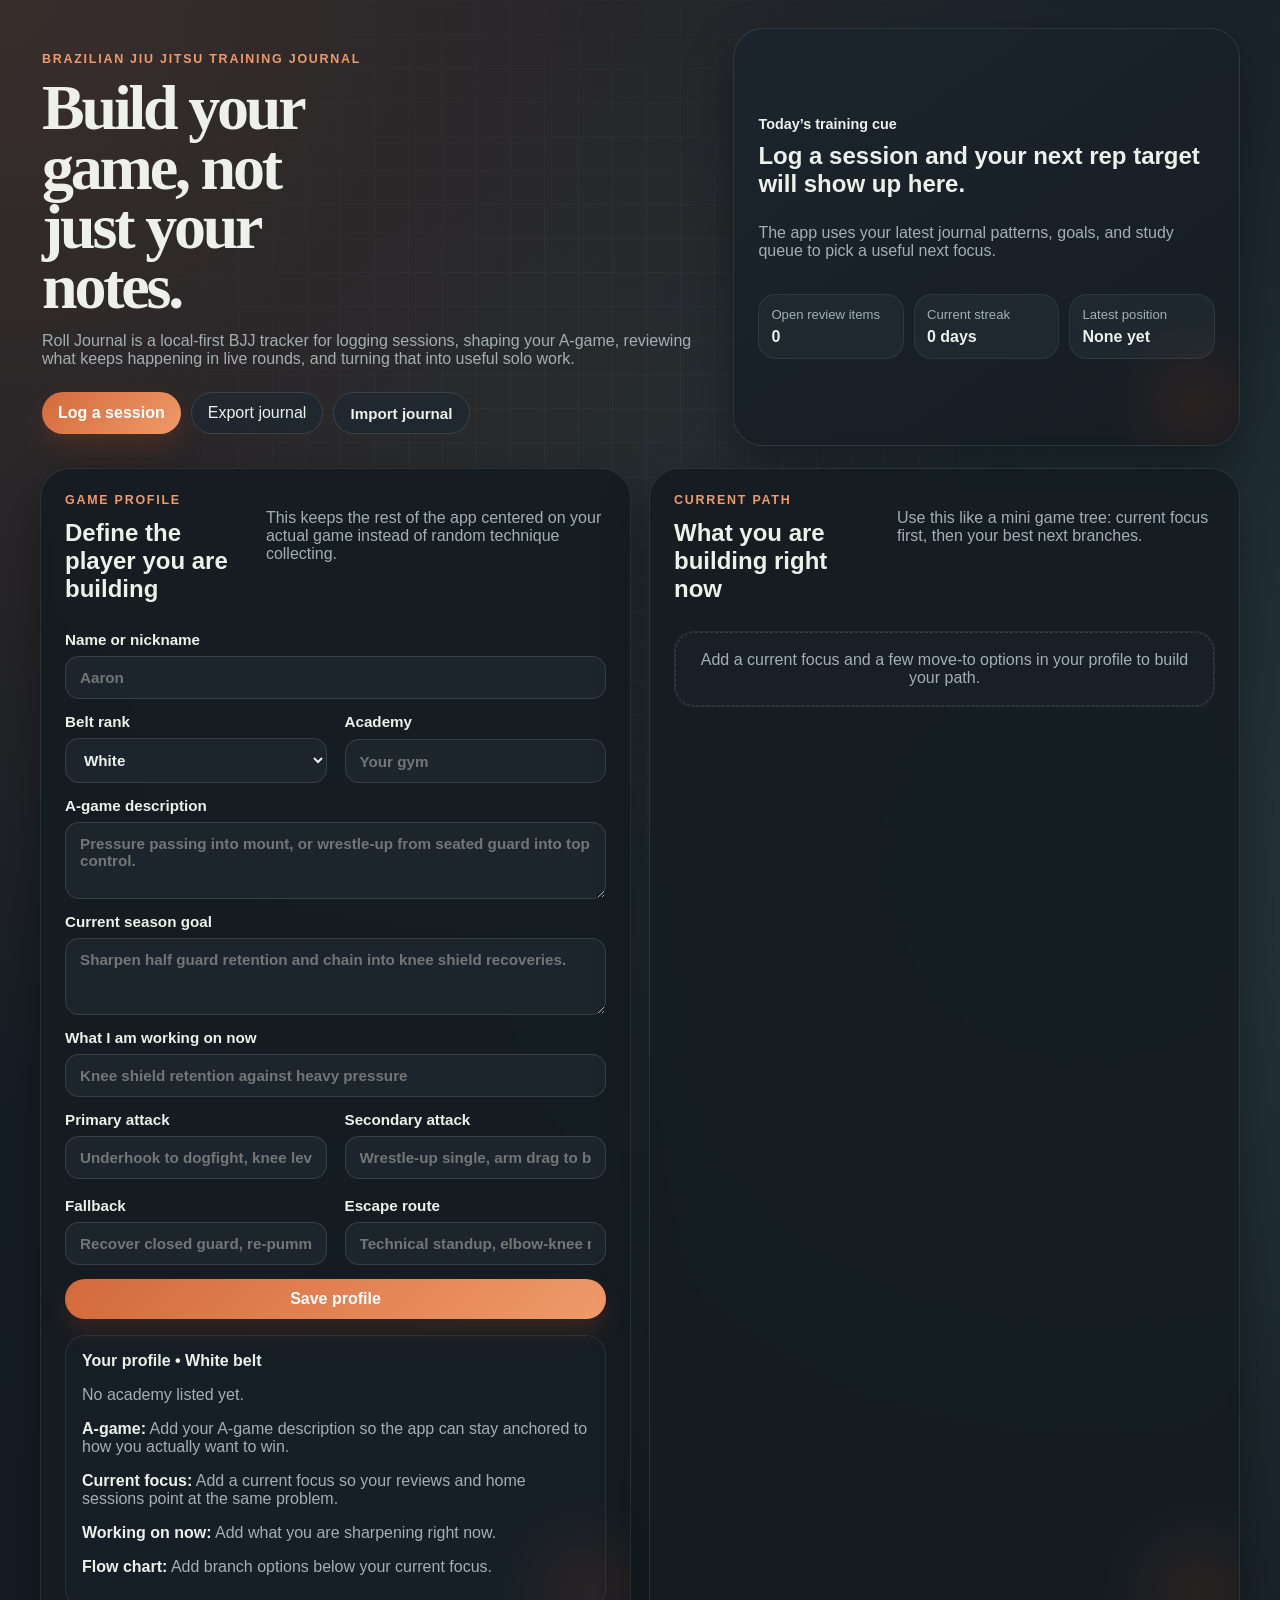
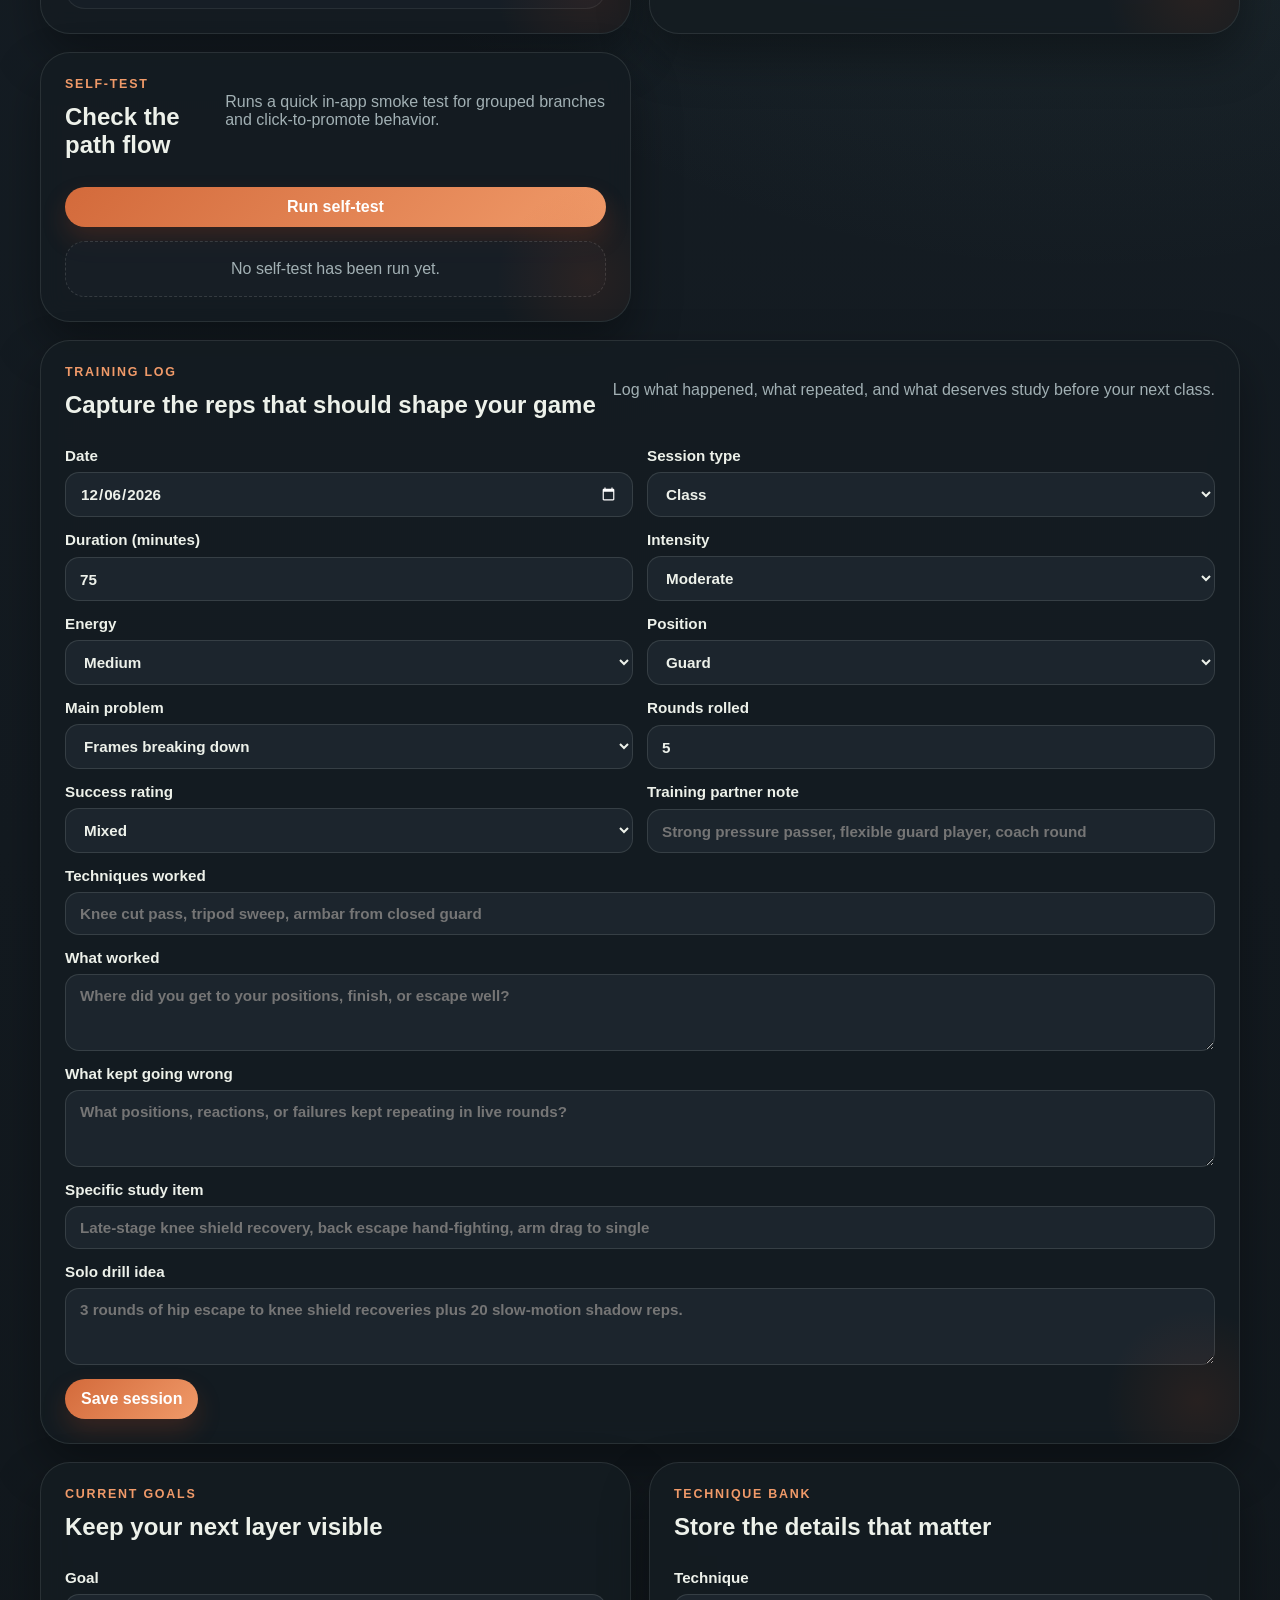
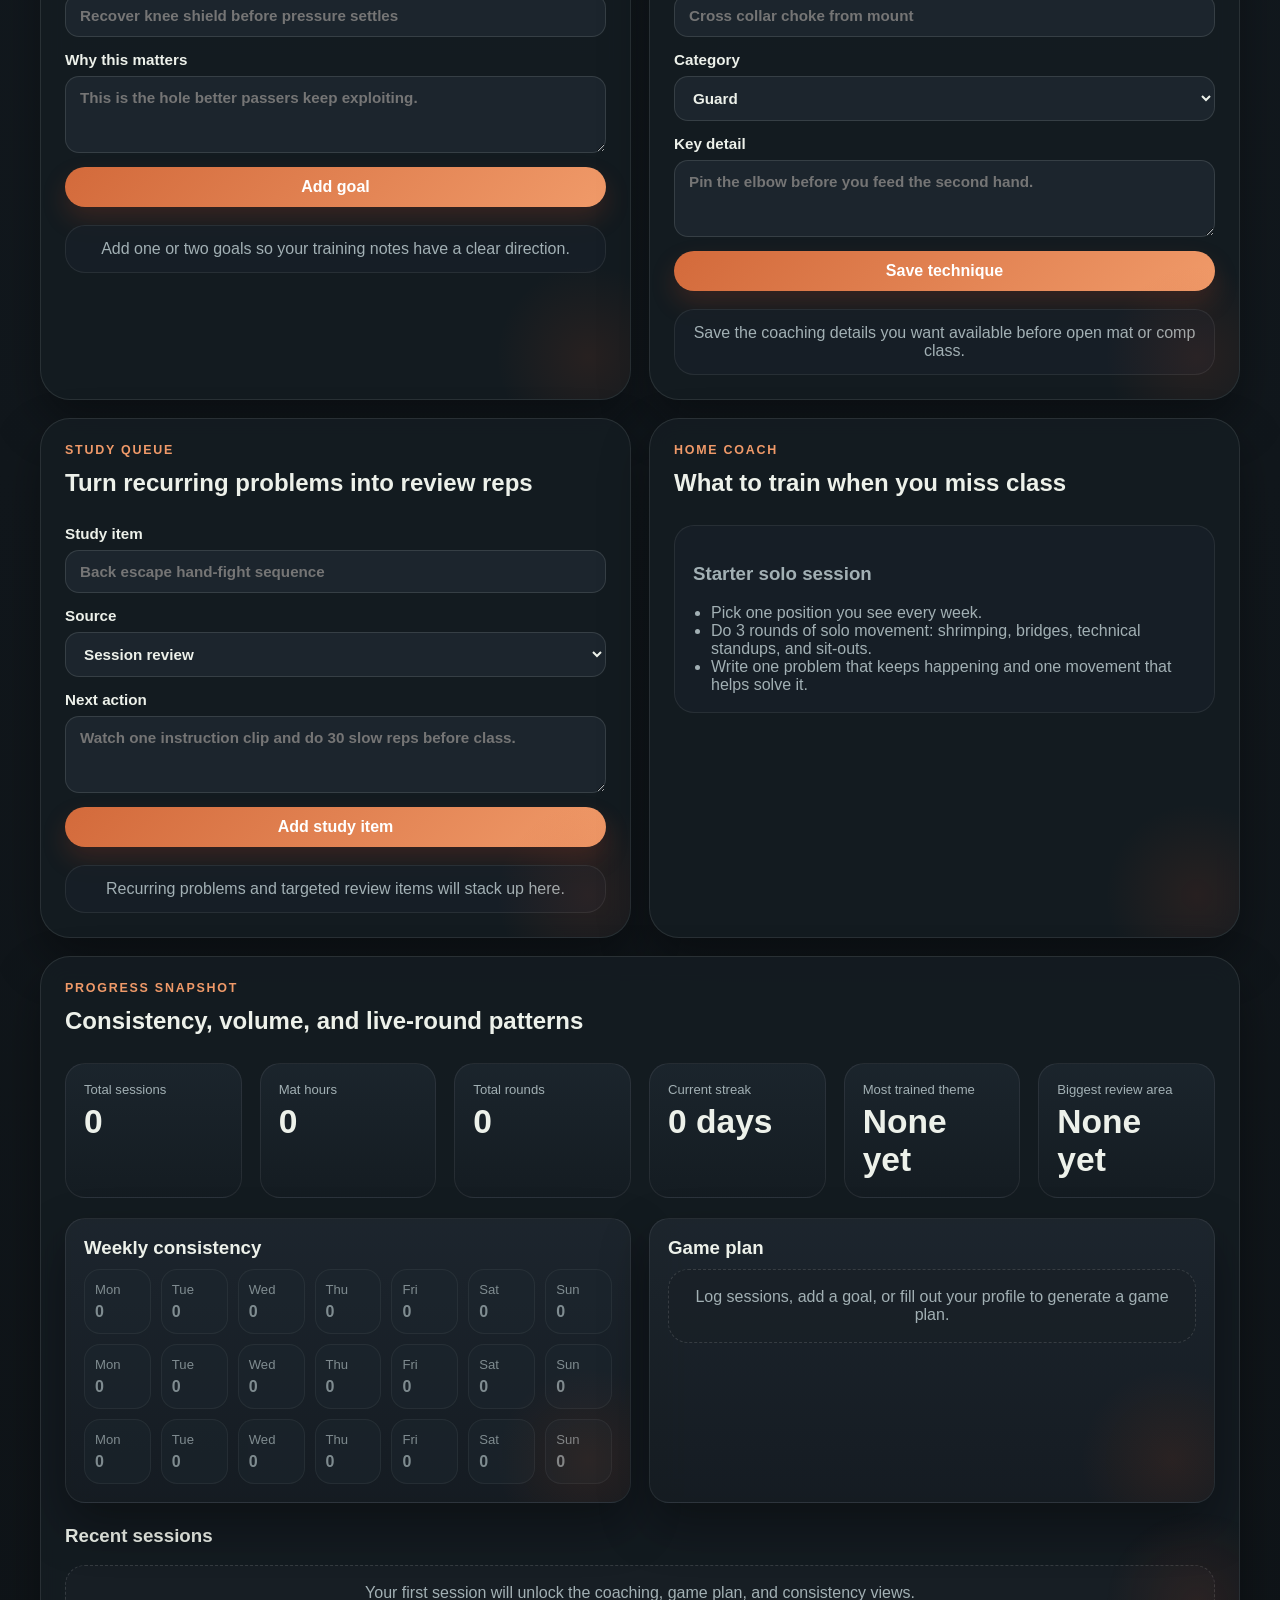
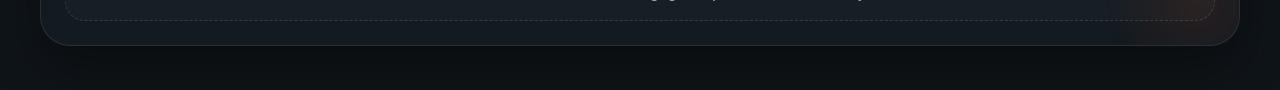
==== index.html @ 0a099b32 "Initial commit" ====
<!DOCTYPE html>
<html lang="en">
<head>
  <meta charset="UTF-8">
  <meta name="viewport" content="width=device-width, initial-scale=1.0">
  <title>Roll Journal</title>
  <link rel="stylesheet" href="styles.css">
</head>
<body>
  <div class="page-shell">
    <header class="hero">
      <div class="hero__copy">
        <p class="eyebrow">Brazilian Jiu Jitsu Training Journal</p>
        <h1>Build your game, not just your notes.</h1>
        <p class="hero__body">
          Roll Journal is a local-first BJJ tracker for logging sessions, shaping your A-game,
          reviewing what keeps happening in live rounds, and turning that into useful solo work.
        </p>
        <div class="hero__actions">
          <button class="button" type="button" id="jump-to-log">Log a session</button>
          <button class="ghost-button" type="button" id="export-data">Export journal</button>
          <label class="ghost-button ghost-button--file">
            Import journal
            <input type="file" id="import-data" accept="application/json">
          </label>
        </div>
      </div>

      <aside class="hero__focus surface">
        <p class="hero__label">Today’s training cue</p>
        <h2 id="today-focus">Log a session and your next rep target will show up here.</h2>
        <p id="focus-support">
          Your latest sessions, current game plan, and study queue will combine into a focused next step.
        </p>
        <div class="focus-strip" id="focus-strip"></div>
      </aside>
    </header>

    <main class="dashboard">
      <section class="surface panel">
        <div class="panel__header">
          <div>
            <p class="eyebrow">Game Profile</p>
            <h2>Define the player you are building</h2>
          </div>
          <p class="panel__hint">This keeps the rest of the app centered on your actual game instead of random technique collecting.</p>
        </div>

        <form id="profile-form" class="stack-form">
          <label>
            Name or nickname
            <input type="text" id="profile-name" placeholder="Aaron">
          </label>
          <div class="two-up">
            <label>
              Belt rank
              <select id="profile-belt">
                <option>White</option>
                <option>Blue</option>
                <option>Purple</option>
                <option>Brown</option>
                <option>Black</option>
              </select>
            </label>
            <label>
              Academy
              <input type="text" id="profile-academy" placeholder="Your gym">
            </label>
          </div>
          <label>
            A-game description
            <textarea id="profile-game" rows="3" placeholder="Pressure passing into mount, or wrestle-up from seated guard into top control."></textarea>
          </label>
          <label>
            Current season goal
            <textarea id="profile-focus" rows="3" placeholder="Sharpen half guard retention and chain into knee shield recoveries."></textarea>
          </label>
          <label>
            What I am working on now
            <input type="text" id="profile-working-on" placeholder="Knee shield retention against heavy pressure">
          </label>
          <div class="branch-grid">
            <label>
              Primary attack
              <input type="text" id="profile-primary-branches" placeholder="Underhook to dogfight, knee lever entry">
            </label>
            <label>
              Secondary attack
              <input type="text" id="profile-secondary-branches" placeholder="Wrestle-up single, arm drag to back">
            </label>
            <label>
              Fallback
              <input type="text" id="profile-fallback-branches" placeholder="Recover closed guard, re-pummel inside position">
            </label>
            <label>
              Escape route
              <input type="text" id="profile-escape-branches" placeholder="Technical standup, elbow-knee recovery">
            </label>
          </div>
          <button class="button" type="submit">Save profile</button>
        </form>
        <div id="profile-card" class="profile-card"></div>
      </section>

      <section class="surface panel">
        <div class="panel__header">
          <div>
            <p class="eyebrow">Current Path</p>
            <h2>What you are building right now</h2>
          </div>
          <p class="panel__hint">Use this like a mini game tree: current focus first, then your best next branches.</p>
        </div>
        <div id="path-card" class="path-card"></div>
      </section>

      <section class="surface panel">
        <div class="panel__header">
          <div>
            <p class="eyebrow">Self-Test</p>
            <h2>Check the path flow</h2>
          </div>
          <p class="panel__hint">Runs a quick in-app smoke test for grouped branches and click-to-promote behavior.</p>
        </div>
        <div class="self-test">
          <button class="button" type="button" id="run-self-test">Run self-test</button>
          <div id="self-test-output" class="self-test__output empty-state">No self-test has been run yet.</div>
        </div>
      </section>

      <section class="surface panel panel--wide" id="log-panel">
        <div class="panel__header">
          <div>
            <p class="eyebrow">Training Log</p>
            <h2>Capture the reps that should shape your game</h2>
          </div>
          <p class="panel__hint">Log what happened, what repeated, and what deserves study before your next class.</p>
        </div>

        <form id="session-form" class="form-grid">
          <input type="hidden" id="session-id">
          <label>
            Date
            <input type="date" id="session-date" required>
          </label>
          <label>
            Session type
            <select id="session-type">
              <option>Class</option>
              <option>Open Mat</option>
              <option>Competition Training</option>
              <option>Private Lesson</option>
              <option>Drilling Session</option>
              <option>Strength & Mobility</option>
            </select>
          </label>
          <label>
            Duration (minutes)
            <input type="number" id="session-duration" min="15" max="240" value="75" required>
          </label>
          <label>
            Intensity
            <select id="session-intensity">
              <option>Flow</option>
              <option selected>Moderate</option>
              <option>Hard</option>
              <option>Competition Pace</option>
            </select>
          </label>
          <label>
            Energy
            <select id="session-energy">
              <option>High</option>
              <option selected>Medium</option>
              <option>Low</option>
            </select>
          </label>
          <label>
            Position
            <select id="session-position">
              <option>Guard</option>
              <option>Half Guard</option>
              <option>Side Control</option>
              <option>Mount</option>
              <option>Back</option>
              <option>Turtle</option>
              <option>Standing</option>
              <option>Scramble</option>
            </select>
          </label>
          <label>
            Main problem
            <select id="session-problem-tag">
              <option>Frames breaking down</option>
              <option>Guard retention</option>
              <option>Escapes timing</option>
              <option>Grip fighting</option>
              <option>Balance and base</option>
              <option>Finishing mechanics</option>
              <option>Takedown entries</option>
              <option>Cardio pacing</option>
            </select>
          </label>
          <label>
            Rounds rolled
            <input type="number" id="session-rounds" min="0" max="20" value="5" required>
          </label>
          <label>
            Success rating
            <select id="session-roll-quality">
              <option>Felt sharp</option>
              <option selected>Mixed</option>
              <option>Tough night</option>
            </select>
          </label>
          <label>
            Training partner note
            <input type="text" id="session-partner" placeholder="Strong pressure passer, flexible guard player, coach round">
          </label>
          <label class="form-grid__full">
            Techniques worked
            <input type="text" id="session-techniques" placeholder="Knee cut pass, tripod sweep, armbar from closed guard">
          </label>
          <label class="form-grid__full">
            What worked
            <textarea id="session-wins" rows="3" placeholder="Where did you get to your positions, finish, or escape well?"></textarea>
          </label>
          <label class="form-grid__full">
            What kept going wrong
            <textarea id="session-lessons" rows="3" placeholder="What positions, reactions, or failures kept repeating in live rounds?"></textarea>
          </label>
          <label class="form-grid__full">
            Specific study item
            <input type="text" id="session-study-target" placeholder="Late-stage knee shield recovery, back escape hand-fighting, arm drag to single">
          </label>
          <label class="form-grid__full">
            Solo drill idea
            <textarea id="session-home-idea" rows="3" placeholder="3 rounds of hip escape to knee shield recoveries plus 20 slow-motion shadow reps."></textarea>
          </label>
          <div class="form-actions form-grid__full">
            <button class="button" type="submit" id="session-submit">Save session</button>
            <button class="ghost-button" type="button" id="session-cancel" hidden>Cancel edit</button>
          </div>
        </form>
      </section>

      <section class="surface panel">
        <div class="panel__header">
          <div>
            <p class="eyebrow">Current Goals</p>
            <h2>Keep your next layer visible</h2>
          </div>
        </div>
        <form id="goal-form" class="stack-form">
          <label>
            Goal
            <input type="text" id="goal-title" placeholder="Recover knee shield before pressure settles" required>
          </label>
          <label>
            Why this matters
            <textarea id="goal-note" rows="3" placeholder="This is the hole better passers keep exploiting."></textarea>
          </label>
          <button class="button" type="submit">Add goal</button>
        </form>
        <ul id="goal-list" class="list"></ul>
      </section>

      <section class="surface panel">
        <div class="panel__header">
          <div>
            <p class="eyebrow">Technique Bank</p>
            <h2>Store the details that matter</h2>
          </div>
        </div>
        <form id="technique-form" class="stack-form">
          <label>
            Technique
            <input type="text" id="technique-name" placeholder="Cross collar choke from mount" required>
          </label>
          <label>
            Category
            <select id="technique-category">
              <option>Guard</option>
              <option>Pass</option>
              <option>Submission</option>
              <option>Takedown</option>
              <option>Escape</option>
              <option>Transition</option>
            </select>
          </label>
          <label>
            Key detail
            <textarea id="technique-detail" rows="3" placeholder="Pin the elbow before you feed the second hand."></textarea>
          </label>
          <button class="button" type="submit">Save technique</button>
        </form>
        <ul id="technique-list" class="list"></ul>
      </section>

      <section class="surface panel">
        <div class="panel__header">
          <div>
            <p class="eyebrow">Study Queue</p>
            <h2>Turn recurring problems into review reps</h2>
          </div>
        </div>
        <form id="study-form" class="stack-form">
          <label>
            Study item
            <input type="text" id="study-title" placeholder="Back escape hand-fight sequence" required>
          </label>
          <label>
            Source
            <select id="study-source">
              <option>Session review</option>
              <option>Coach note</option>
              <option>Video study</option>
              <option>Competition prep</option>
            </select>
          </label>
          <label>
            Next action
            <textarea id="study-action" rows="3" placeholder="Watch one instruction clip and do 30 slow reps before class."></textarea>
          </label>
          <button class="button" type="submit">Add study item</button>
        </form>
        <ul id="study-list" class="list"></ul>
      </section>

      <section class="surface panel">
        <div class="panel__header">
          <div>
            <p class="eyebrow">Home Coach</p>
            <h2>What to train when you miss class</h2>
          </div>
        </div>
        <div id="coach-card" class="coach-card"></div>
      </section>

      <section class="surface panel panel--wide">
        <div class="panel__header">
          <div>
            <p class="eyebrow">Progress Snapshot</p>
            <h2>Consistency, volume, and live-round patterns</h2>
          </div>
        </div>
        <div class="stats-grid">
          <article class="stat">
            <span>Total sessions</span>
            <strong id="stat-sessions">0</strong>
          </article>
          <article class="stat">
            <span>Mat hours</span>
            <strong id="stat-hours">0</strong>
          </article>
          <article class="stat">
            <span>Total rounds</span>
            <strong id="stat-rounds">0</strong>
          </article>
          <article class="stat">
            <span>Current streak</span>
            <strong id="stat-streak">0 days</strong>
          </article>
          <article class="stat">
            <span>Most trained theme</span>
            <strong id="stat-theme">None yet</strong>
          </article>
          <article class="stat">
            <span>Biggest review area</span>
            <strong id="stat-problem">None yet</strong>
          </article>
        </div>

        <div class="insight-grid">
          <div class="surface inset-card">
            <h3>Weekly consistency</h3>
            <div id="weekly-grid" class="weekly-grid"></div>
          </div>
          <div class="surface inset-card">
            <h3>Game plan</h3>
            <div id="game-plan" class="game-plan"></div>
          </div>
        </div>

        <div class="timeline-wrap">
          <h3>Recent sessions</h3>
          <ul id="session-list" class="timeline"></ul>
        </div>
      </section>
    </main>
  </div>

  <template id="session-item-template">
    <li class="timeline__item">
      <div class="timeline__date"></div>
      <div class="timeline__content">
        <div class="timeline__topline"></div>
        <div class="timeline__tags"></div>
        <p class="timeline__techniques"></p>
        <p class="timeline__wins"></p>
        <p class="timeline__lessons"></p>
        <p class="timeline__home"></p>
        <div class="timeline__actions">
          <button class="ghost-button timeline__edit" type="button">Edit</button>
          <button class="ghost-button timeline__delete" type="button">Delete</button>
        </div>
      </div>
    </li>
  </template>

  <script src="app.js"></script>
</body>
</html>
---- styles.css ----
:root {
  color-scheme: dark;
  --bg: #0f1418;
  --bg-strong: #182028;
  --surface: rgba(21, 28, 34, 0.9);
  --surface-strong: #1c252d;
  --surface-soft: rgba(28, 37, 45, 0.92);
  --text: #edf1ea;
  --muted: #a2b0b4;
  --accent: #d36a3b;
  --accent-dark: #f09a69;
  --accent-soft: rgba(211, 106, 59, 0.16);
  --ink: #77b7a7;
  --line: rgba(237, 241, 234, 0.1);
  --shadow: 0 22px 48px rgba(0, 0, 0, 0.34);
  --radius-lg: 30px;
  --radius-md: 20px;
  --radius-sm: 14px;
}

* {
  box-sizing: border-box;
}

html {
  scroll-behavior: smooth;
}

body {
  margin: 0;
  min-height: 100vh;
  font-family: "Avenir Next", "Segoe UI", sans-serif;
  color: var(--text);
  background:
    radial-gradient(circle at top left, rgba(211, 106, 59, 0.18), transparent 22%),
    radial-gradient(circle at 85% 18%, rgba(119, 183, 167, 0.16), transparent 24%),
    linear-gradient(180deg, #172028 0%, var(--bg) 100%);
}

body::before {
  content: "";
  position: fixed;
  inset: 0;
  pointer-events: none;
  background-image:
    linear-gradient(rgba(237, 241, 234, 0.03) 1px, transparent 1px),
    linear-gradient(90deg, rgba(237, 241, 234, 0.03) 1px, transparent 1px);
  background-size: 34px 34px;
  mask-image: radial-gradient(circle at center, black 30%, transparent 84%);
}

.page-shell {
  width: min(1200px, calc(100% - 32px));
  margin: 0 auto;
  padding: 28px 0 44px;
}

.hero,
.dashboard,
.stats-grid,
.insight-grid,
.form-grid,
.two-up,
.branch-grid {
  display: grid;
  gap: 18px;
}

.hero {
  grid-template-columns: 1.2fr 0.9fr;
  align-items: stretch;
  margin-bottom: 22px;
}

.hero__copy,
.hero__focus,
.panel {
  animation: rise 480ms ease both;
}

.hero__copy {
  padding: 24px 8px 12px 2px;
}

.hero__copy h1 {
  margin: 0 0 16px;
  max-width: 10ch;
  font-family: "Iowan Old Style", "Palatino Linotype", Georgia, serif;
  font-size: clamp(3rem, 5vw, 5.3rem);
  line-height: 0.93;
  letter-spacing: -0.05em;
}

.hero__body,
.panel__hint,
#focus-support,
.timeline__wins,
.timeline__lessons,
.timeline__home,
.list p,
.profile-card p,
.game-plan,
.coach-card,
.weekly-grid,
.drill-bank,
.muted {
  color: var(--muted);
}

.hero__actions {
  display: flex;
  flex-wrap: wrap;
  gap: 10px;
  margin-top: 24px;
}

.eyebrow {
  text-transform: uppercase;
  letter-spacing: 0.14em;
  font-size: 0.78rem;
  font-weight: 700;
  color: var(--accent-dark);
  margin: 0 0 12px;
}

.surface {
  position: relative;
  overflow: hidden;
  border-radius: var(--radius-lg);
  border: 1px solid var(--line);
  background: var(--surface);
  box-shadow: var(--shadow);
  backdrop-filter: blur(12px);
}

.surface::after,
.panel::after {
  content: "";
  position: absolute;
  inset: auto -48px -48px auto;
  width: 180px;
  height: 180px;
  border-radius: 50%;
  background: radial-gradient(circle, rgba(182, 70, 30, 0.12), transparent 72%);
  pointer-events: none;
}

.hero__focus,
.panel {
  padding: 24px;
}

.hero__focus {
  display: flex;
  flex-direction: column;
  justify-content: center;
  min-height: 260px;
  background:
    linear-gradient(145deg, rgba(28, 37, 45, 0.98), rgba(21, 28, 34, 0.96)),
    var(--surface);
}

.hero__label {
  margin: 0 0 10px;
  font-weight: 700;
  font-size: 0.9rem;
}

.hero__focus h2,
.panel h2,
.timeline-wrap h3,
.inset-card h3 {
  margin: 0 0 10px;
}

.focus-strip {
  display: grid;
  grid-template-columns: repeat(3, minmax(0, 1fr));
  gap: 10px;
  margin-top: 18px;
}

.focus-chip {
  padding: 12px;
  border-radius: 18px;
  background: rgba(32, 42, 50, 0.84);
  border: 1px solid rgba(237, 241, 234, 0.08);
}

.focus-chip span,
.stat span,
.day-cell span {
  display: block;
  font-size: 0.82rem;
  color: var(--muted);
}

.focus-chip strong,
.stat strong,
.day-cell strong {
  display: block;
  margin-top: 6px;
}

.dashboard {
  grid-template-columns: repeat(2, minmax(0, 1fr));
}

.panel--wide {
  grid-column: span 2;
}

.panel__header {
  display: flex;
  justify-content: space-between;
  align-items: start;
  gap: 16px;
  margin-bottom: 18px;
}

.stack-form,
.form-grid {
  display: grid;
  gap: 14px;
}

.form-grid {
  grid-template-columns: repeat(2, minmax(0, 1fr));
}

.form-grid__full {
  grid-column: span 2;
}

.two-up {
  grid-template-columns: repeat(2, minmax(0, 1fr));
}

.branch-grid {
  grid-template-columns: repeat(2, minmax(0, 1fr));
}

label {
  display: grid;
  gap: 8px;
  font-size: 0.95rem;
  font-weight: 600;
}

input,
select,
textarea,
button {
  font: inherit;
}

input,
select,
textarea {
  width: 100%;
  border: 1px solid rgba(237, 241, 234, 0.12);
  border-radius: var(--radius-sm);
  background: var(--surface-strong);
  color: var(--text);
  padding: 12px 14px;
  transition: border-color 150ms ease, box-shadow 150ms ease, transform 150ms ease;
}

input:focus,
select:focus,
textarea:focus {
  outline: none;
  border-color: rgba(182, 70, 30, 0.68);
  box-shadow: 0 0 0 4px rgba(182, 70, 30, 0.14);
}

textarea {
  resize: vertical;
}

.button,
.ghost-button {
  border-radius: 999px;
  padding: 11px 16px;
  cursor: pointer;
  transition: transform 150ms ease, background-color 150ms ease, border-color 150ms ease;
}

.button {
  border: 0;
  color: white;
  font-weight: 700;
  background: linear-gradient(135deg, var(--accent), var(--accent-dark));
  box-shadow: 0 12px 24px rgba(182, 70, 30, 0.22);
}

.ghost-button {
  border: 1px solid rgba(237, 241, 234, 0.12);
  background: rgba(31, 40, 48, 0.86);
  color: var(--text);
}

.button:hover,
.ghost-button:hover {
  transform: translateY(-1px);
}

.ghost-button--file {
  position: relative;
  overflow: hidden;
  display: inline-flex;
  align-items: center;
  justify-content: center;
}

.ghost-button--file input {
  position: absolute;
  inset: 0;
  opacity: 0;
  cursor: pointer;
}

.form-actions,
.list-actions,
.timeline__actions {
  display: flex;
  flex-wrap: wrap;
  gap: 10px;
}

.profile-card,
.path-card,
.coach-card,
.inset-card,
.self-test__output,
.list li,
.timeline__item {
  border-radius: var(--radius-md);
  border: 1px solid rgba(237, 241, 234, 0.08);
  background: rgba(24, 32, 39, 0.9);
}

.profile-card {
  margin-top: 16px;
  padding: 16px;
}

.self-test {
  display: grid;
  gap: 14px;
}

.self-test__output {
  padding: 16px;
}

.self-test__output ul {
  margin: 12px 0 0;
  padding-left: 18px;
  color: var(--muted);
}

.self-test__output--pass {
  border-color: rgba(119, 183, 167, 0.28);
  background: rgba(21, 55, 54, 0.72);
}

.self-test__output--fail {
  border-color: rgba(211, 106, 59, 0.3);
  background: rgba(76, 39, 28, 0.76);
}

.path-card {
  display: grid;
  gap: 16px;
}

.path-card__current {
  padding: 18px;
  border-radius: var(--radius-md);
  background: linear-gradient(135deg, rgba(211, 106, 59, 0.18), rgba(29, 38, 46, 0.92));
  border: 1px solid rgba(237, 241, 234, 0.08);
}

.path-card__label,
.path-branch span {
  display: block;
  margin-bottom: 6px;
  font-size: 0.8rem;
  font-weight: 700;
  text-transform: uppercase;
  letter-spacing: 0.12em;
  color: var(--accent-dark);
}

.path-card__branches {
  display: grid;
  gap: 12px;
}

.branch-group {
  display: grid;
  gap: 10px;
}

.branch-group h3 {
  margin: 0;
  font-size: 0.95rem;
  color: var(--ink);
}

.branch-group__list {
  display: grid;
  gap: 10px;
}

.path-branch {
  padding: 16px;
  border-radius: 18px;
  border: 1px solid rgba(237, 241, 234, 0.08);
  background: rgba(29, 38, 46, 0.86);
  text-align: left;
  cursor: pointer;
  transition: transform 150ms ease, border-color 150ms ease, box-shadow 150ms ease;
}

.path-branch:hover,
.path-branch:focus-visible {
  transform: translateY(-1px);
  border-color: rgba(182, 70, 30, 0.34);
  box-shadow: 0 10px 20px rgba(182, 70, 30, 0.12);
}

.path-branch:focus-visible {
  outline: none;
}

.inline-label {
  font-weight: 700;
  color: var(--text);
}

.coach-card,
.inset-card,
.drill-bank {
  padding: 18px;
}

.coach-card ul,
.game-plan ul {
  margin: 0;
  padding-left: 18px;
}

.stats-grid {
  grid-template-columns: repeat(6, minmax(0, 1fr));
  margin-bottom: 20px;
}

.stat {
  padding: 18px;
  border-radius: var(--radius-md);
  background: linear-gradient(180deg, rgba(28, 37, 45, 0.96), rgba(21, 28, 34, 0.96));
  border: 1px solid rgba(237, 241, 234, 0.08);
}

.stat strong {
  font-size: clamp(1.35rem, 3vw, 2.1rem);
}

.insight-grid {
  grid-template-columns: 1fr 1fr;
  margin-bottom: 22px;
}

.inset-card {
  background: linear-gradient(180deg, rgba(29, 38, 46, 0.94), rgba(21, 28, 34, 0.94));
}

.weekly-grid {
  display: grid;
  grid-template-columns: repeat(7, minmax(0, 1fr));
  gap: 10px;
}

.day-cell {
  padding: 12px 10px;
  border-radius: 16px;
  border: 1px solid rgba(237, 241, 234, 0.08);
  background: rgba(30, 39, 47, 0.72);
}

.day-cell--0 {
  opacity: 0.75;
}

.day-cell--1 {
  background: rgba(182, 70, 30, 0.12);
}

.day-cell--2 {
  background: rgba(182, 70, 30, 0.2);
}

.day-cell--3 {
  background: rgba(30, 92, 83, 0.22);
}

.game-plan {
  min-height: 100%;
}

.list,
.timeline {
  list-style: none;
  padding: 0;
  margin: 18px 0 0;
  display: grid;
  gap: 12px;
}

.list li {
  padding: 14px 16px;
}

.list strong,
.timeline__topline {
  display: block;
  margin-bottom: 6px;
}

.list-item--done {
  opacity: 0.68;
}

.timeline__item {
  display: grid;
  grid-template-columns: 120px 1fr;
  gap: 16px;
  padding: 16px;
}

.timeline__date {
  font-weight: 700;
  color: var(--accent-dark);
}

.timeline__tags {
  display: flex;
  flex-wrap: wrap;
  gap: 8px;
  margin-bottom: 10px;
}

.timeline__techniques,
.timeline__wins,
.timeline__lessons,
.timeline__home {
  margin: 0 0 8px;
}

.tag {
  display: inline-flex;
  align-items: center;
  padding: 6px 10px;
  border-radius: 999px;
  background: var(--accent-soft);
  color: var(--accent-dark);
  font-size: 0.82rem;
  font-weight: 700;
}

.empty-state {
  color: var(--muted);
  padding: 18px;
  border: 1px dashed rgba(237, 241, 234, 0.14);
  border-radius: var(--radius-md);
  text-align: center;
  background: rgba(25, 33, 40, 0.72);
}

@keyframes rise {
  from {
    opacity: 0;
    transform: translateY(16px);
  }
  to {
    opacity: 1;
    transform: translateY(0);
  }
}

@media (max-width: 980px) {
  .hero,
  .dashboard,
  .insight-grid,
  .stats-grid,
  .form-grid,
  .two-up,
  .branch-grid,
  .timeline__item {
    grid-template-columns: 1fr;
  }

  .panel--wide,
  .form-grid__full {
    grid-column: auto;
  }

  .focus-strip,
  .weekly-grid {
    grid-template-columns: repeat(3, minmax(0, 1fr));
  }
}

@media (max-width: 720px) {
  .page-shell {
    width: min(100% - 20px, 1200px);
  }

  .hero__copy h1 {
    max-width: 12ch;
    font-size: clamp(2.7rem, 11vw, 4.2rem);
  }

  .hero__focus,
  .panel {
    padding: 20px;
  }

  .focus-strip {
    grid-template-columns: 1fr;
  }

  .weekly-grid {
    grid-template-columns: repeat(2, minmax(0, 1fr));
  }
}
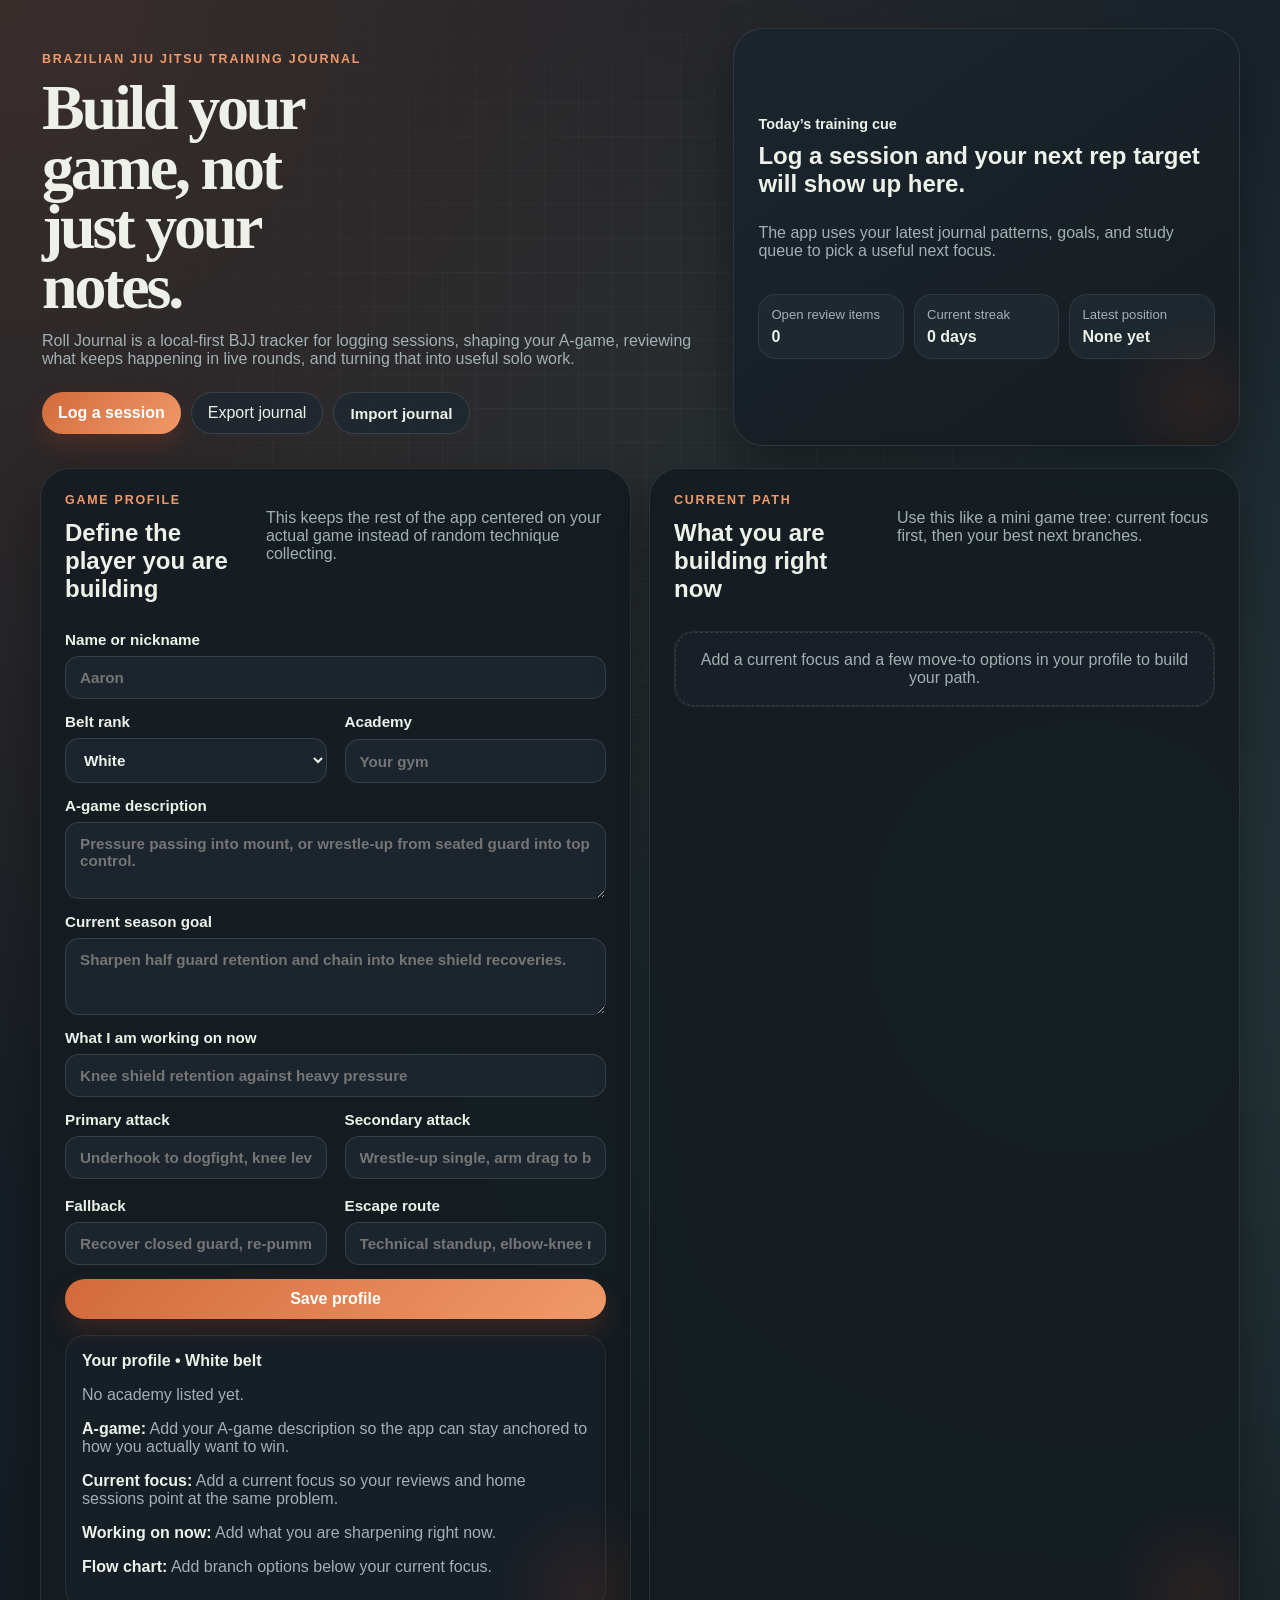
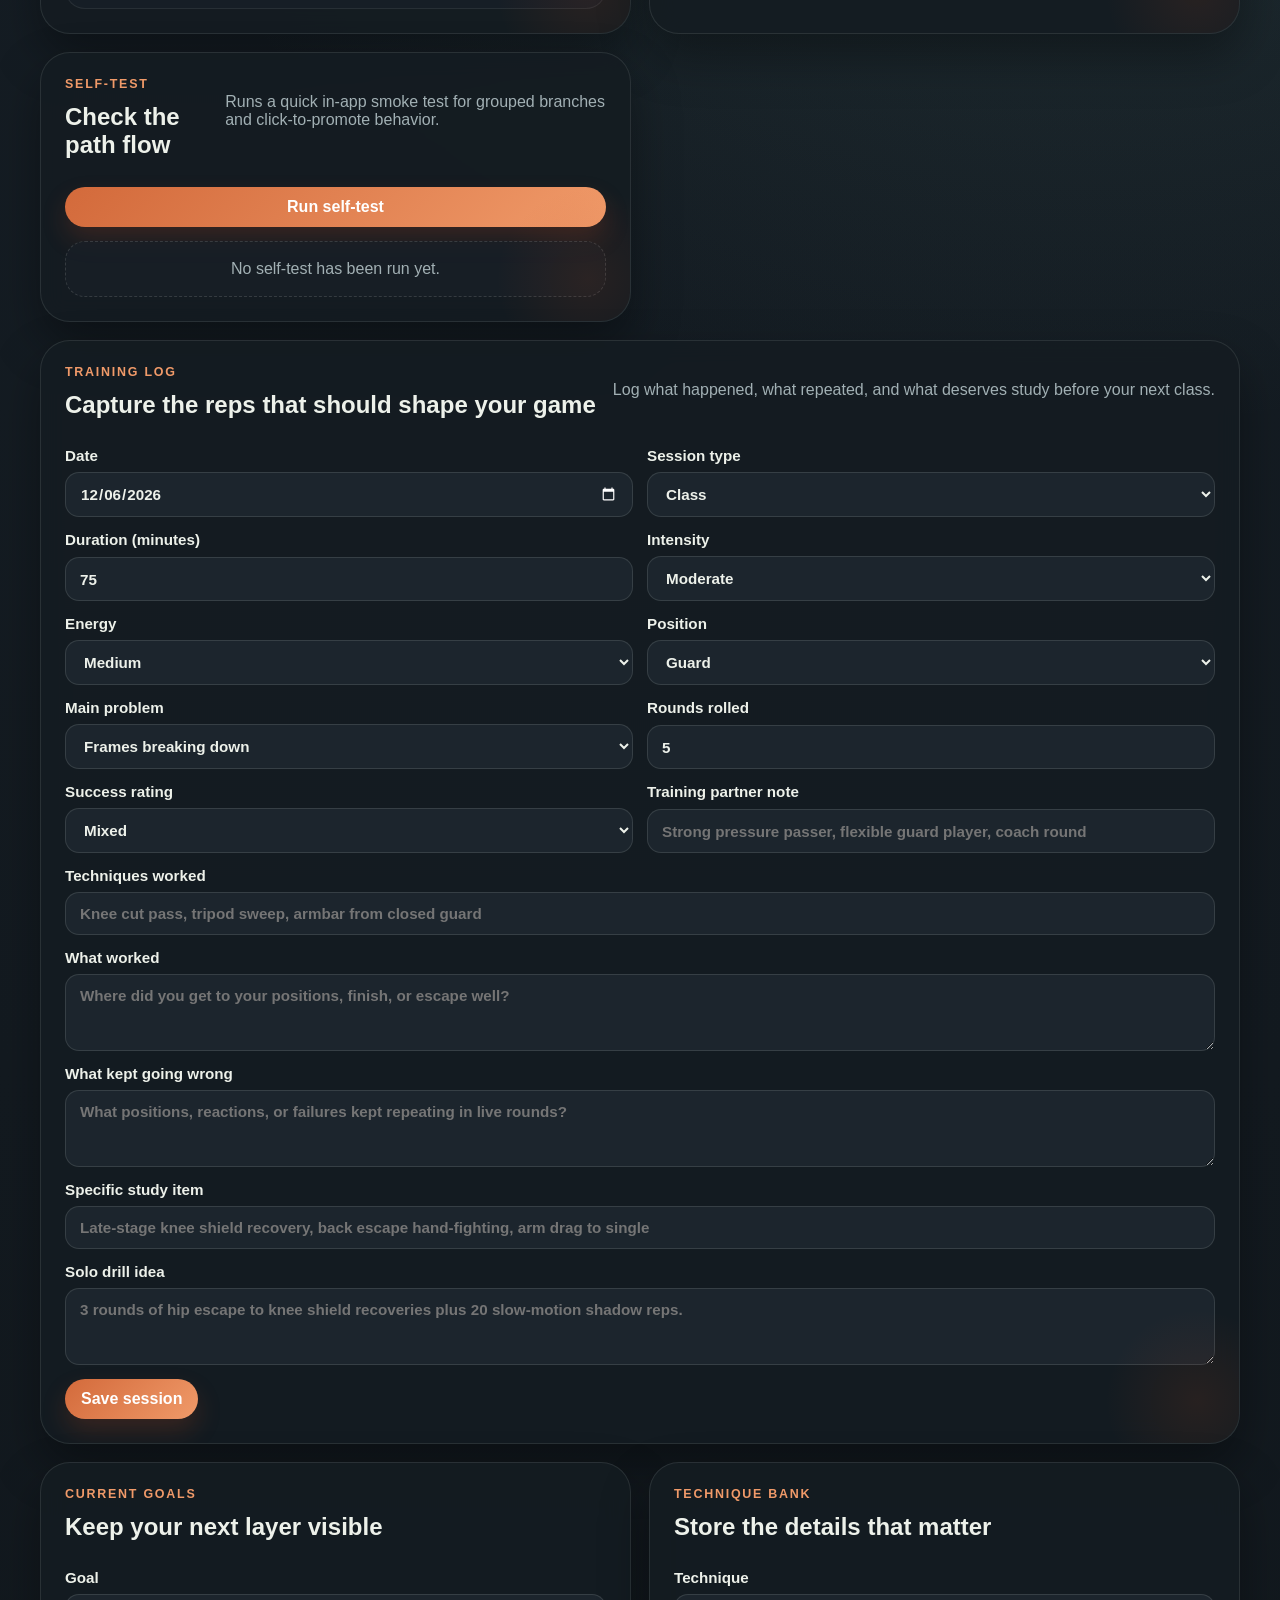
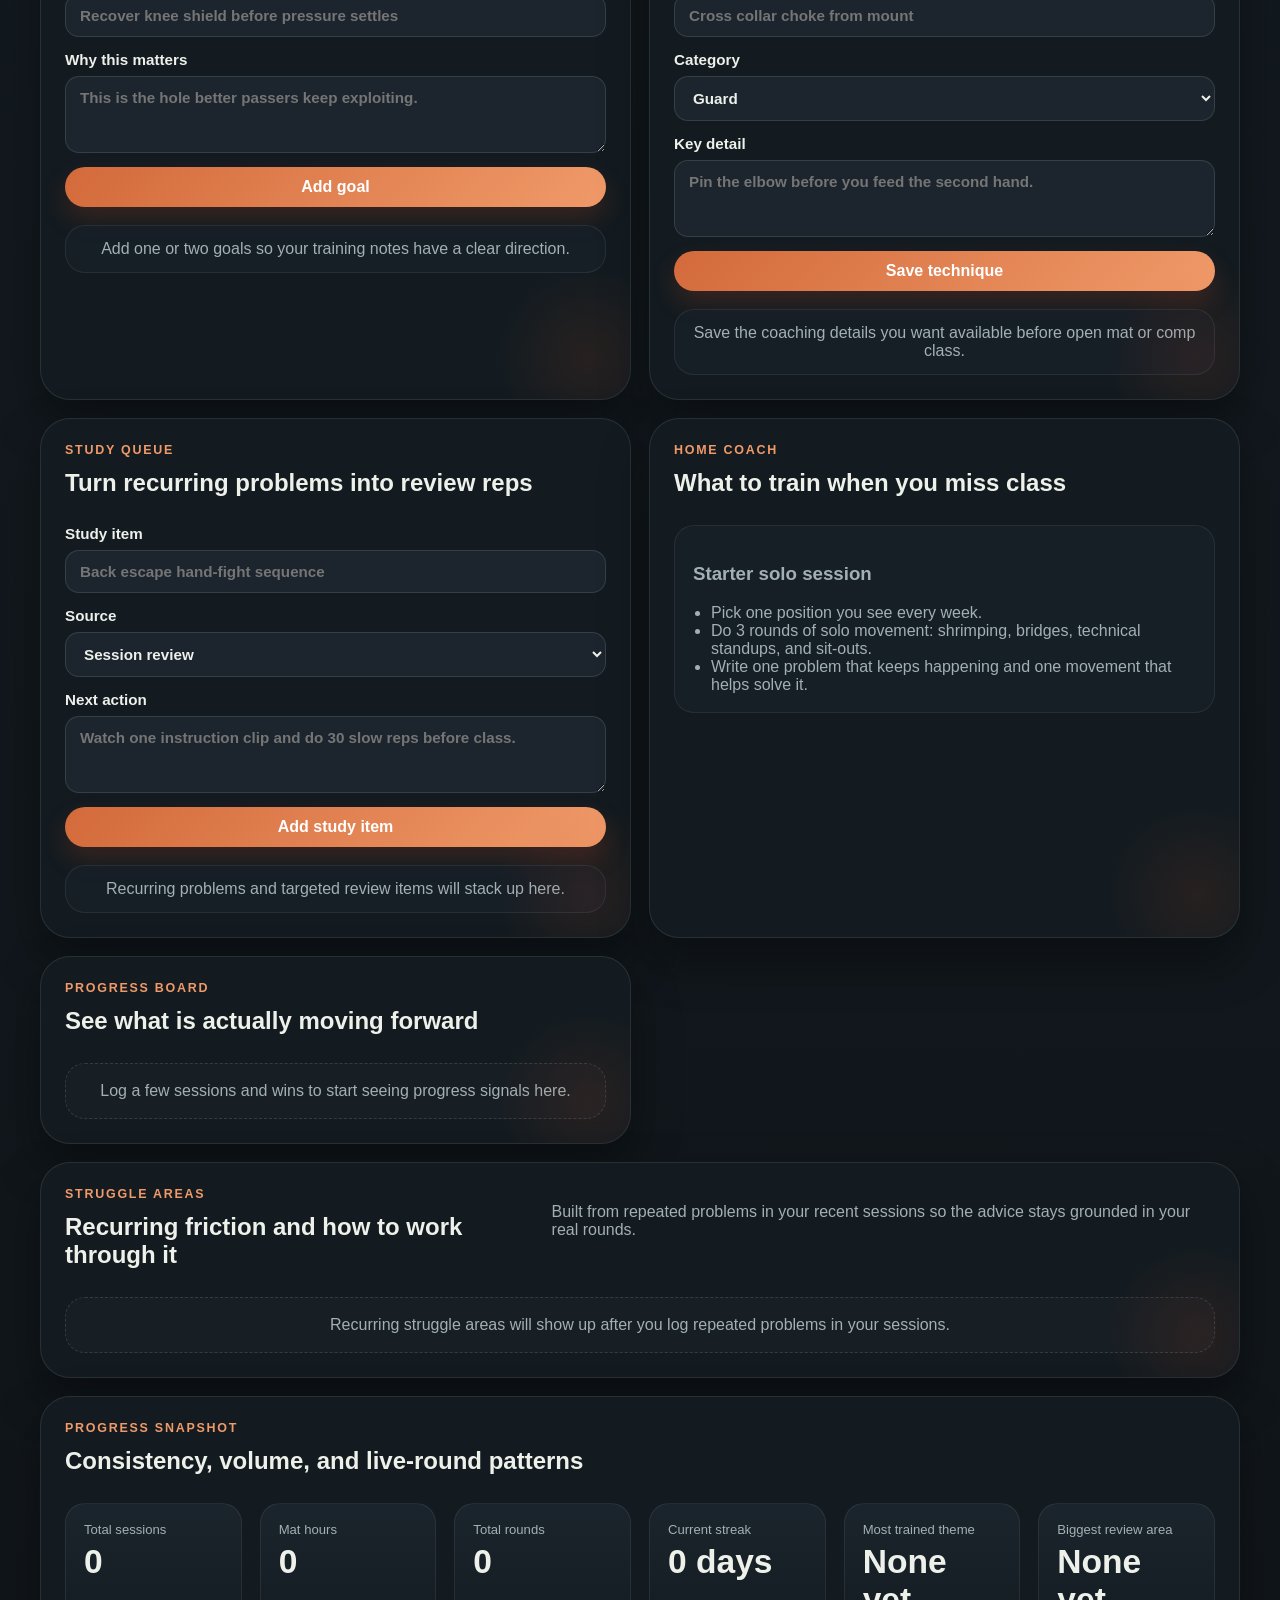
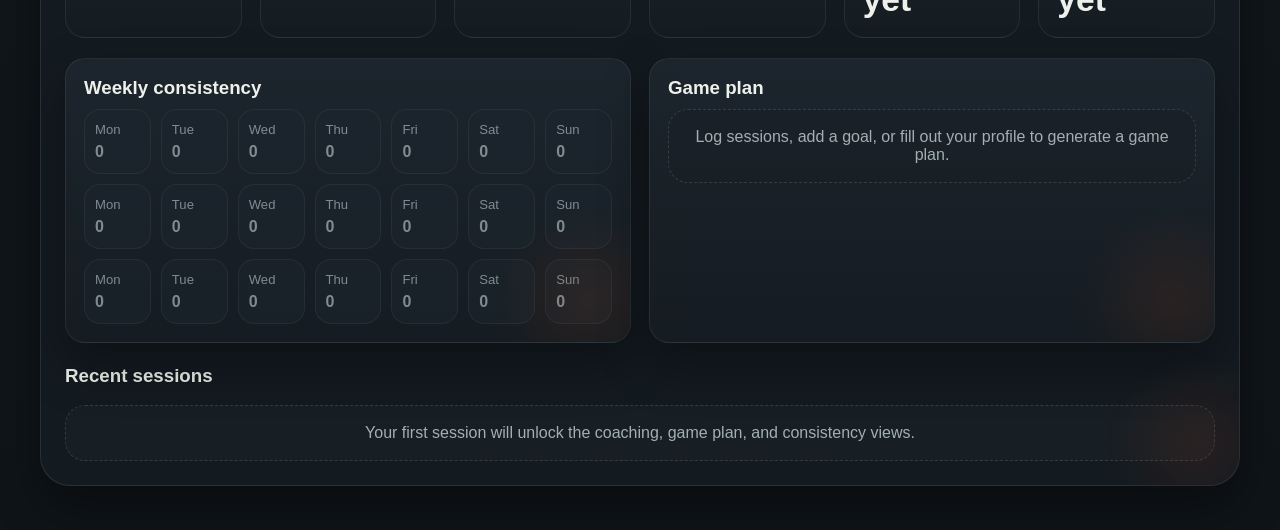
==== commit 7318520a: "Add progress board and struggle area insights" ====
--- a/index.html
+++ b/index.html
@@ -336,6 +336,27 @@
         <div id="coach-card" class="coach-card"></div>
       </section>
 
+      <section class="surface panel">
+        <div class="panel__header">
+          <div>
+            <p class="eyebrow">Progress Board</p>
+            <h2>See what is actually moving forward</h2>
+          </div>
+        </div>
+        <div id="progress-board" class="progress-board"></div>
+      </section>
+
+      <section class="surface panel panel--wide">
+        <div class="panel__header">
+          <div>
+            <p class="eyebrow">Struggle Areas</p>
+            <h2>Recurring friction and how to work through it</h2>
+          </div>
+          <p class="panel__hint">Built from repeated problems in your recent sessions so the advice stays grounded in your real rounds.</p>
+        </div>
+        <div id="struggle-list" class="struggle-list"></div>
+      </section>
+
       <section class="surface panel panel--wide">
         <div class="panel__header">
           <div>
--- a/styles.css
+++ b/styles.css
@@ -333,6 +333,8 @@
 .coach-card,
 .inset-card,
 .self-test__output,
+.progress-card,
+.struggle-card,
 .list li,
 .timeline__item {
   border-radius: var(--radius-md);
@@ -348,6 +350,67 @@
 .self-test {
   display: grid;
   gap: 14px;
+}
+
+.progress-board,
+.struggle-list {
+  display: grid;
+  gap: 14px;
+}
+
+.progress-card,
+.struggle-card {
+  padding: 16px;
+}
+
+.progress-card span,
+.struggle-card__eyebrow {
+  display: block;
+  margin-bottom: 6px;
+  font-size: 0.8rem;
+  font-weight: 700;
+  letter-spacing: 0.12em;
+  text-transform: uppercase;
+  color: var(--accent-dark);
+}
+
+.progress-card strong,
+.struggle-card strong {
+  display: block;
+  margin-bottom: 8px;
+}
+
+.progress-card p,
+.struggle-card p,
+.struggle-card__list {
+  margin: 0;
+  color: var(--muted);
+}
+
+.struggle-card__top {
+  display: flex;
+  justify-content: space-between;
+  gap: 14px;
+  align-items: start;
+  margin-bottom: 10px;
+}
+
+.struggle-card__top h3 {
+  margin: 0;
+}
+
+.struggle-card__list {
+  margin-top: 12px;
+  padding-left: 18px;
+}
+
+.struggle-card__list li + li {
+  margin-top: 8px;
+}
+
+.struggle-card__list span {
+  color: var(--text);
+  font-weight: 700;
 }
 
 .self-test__output {
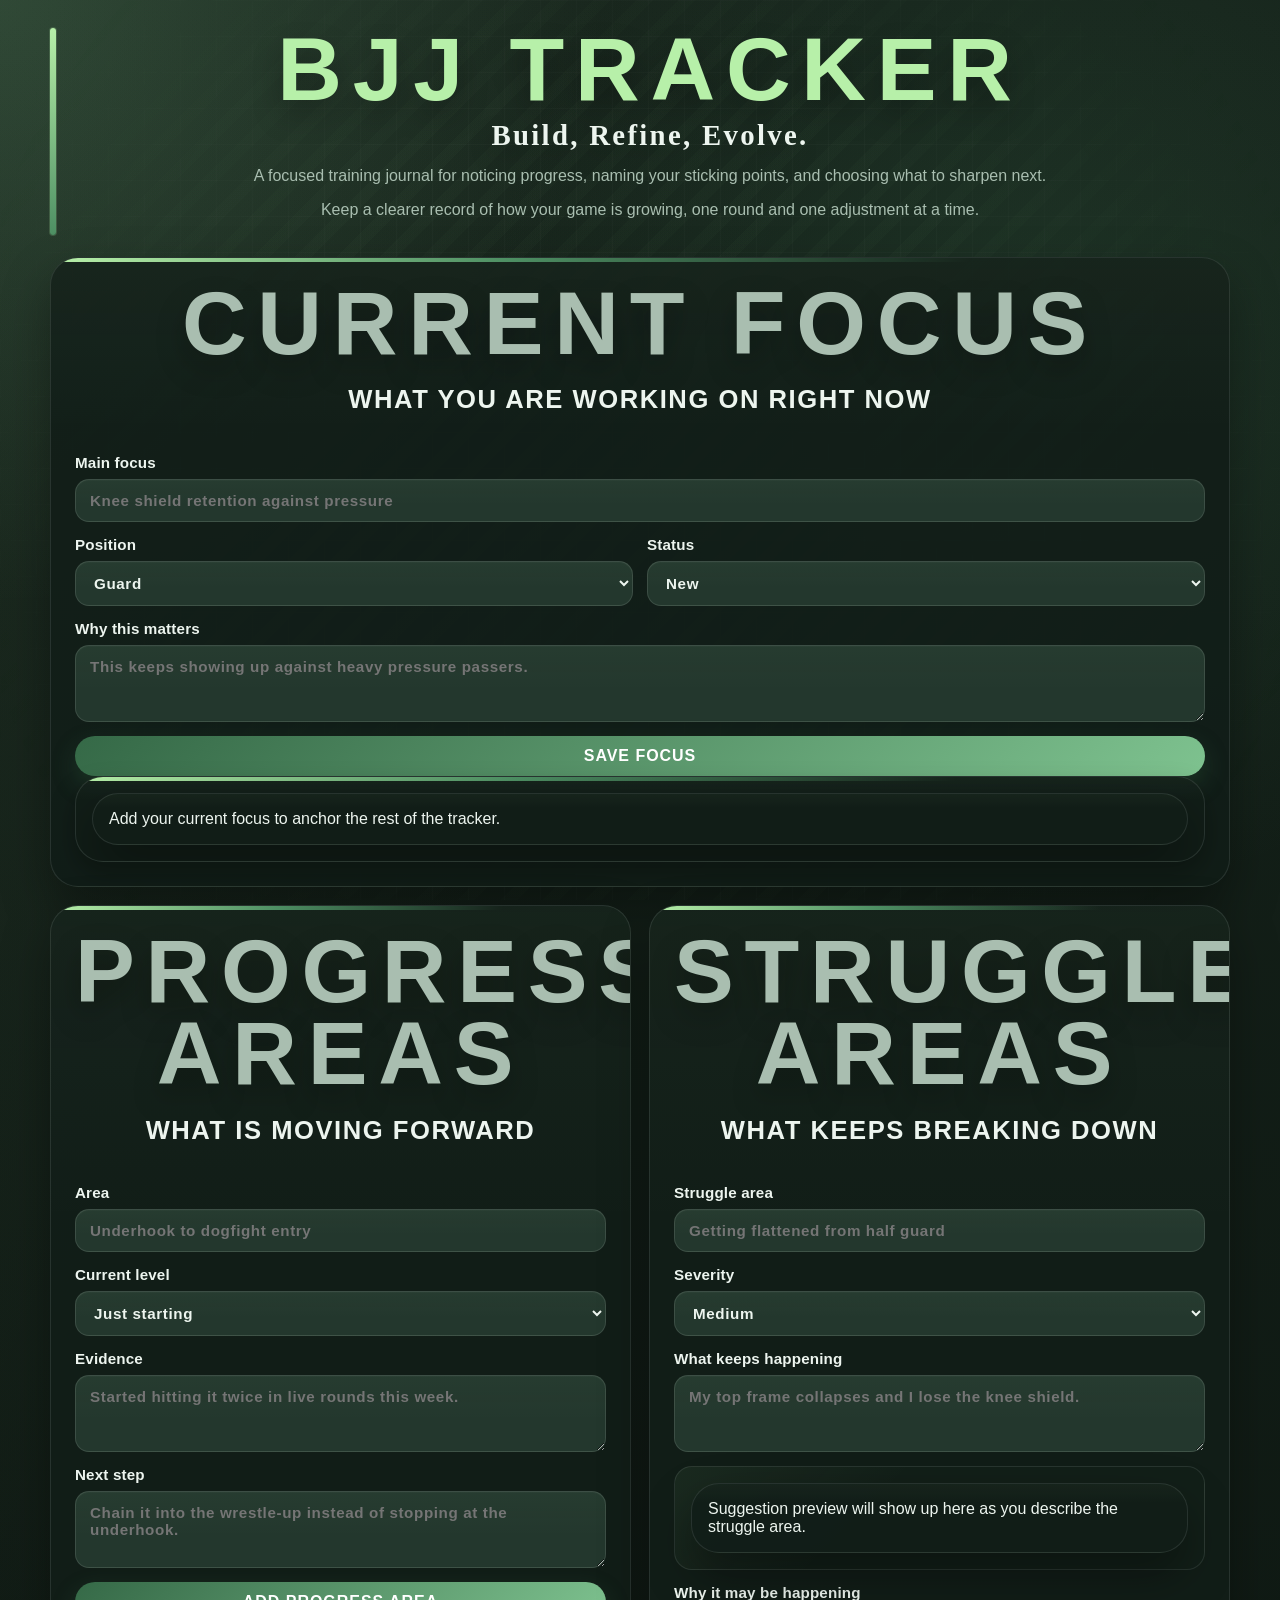
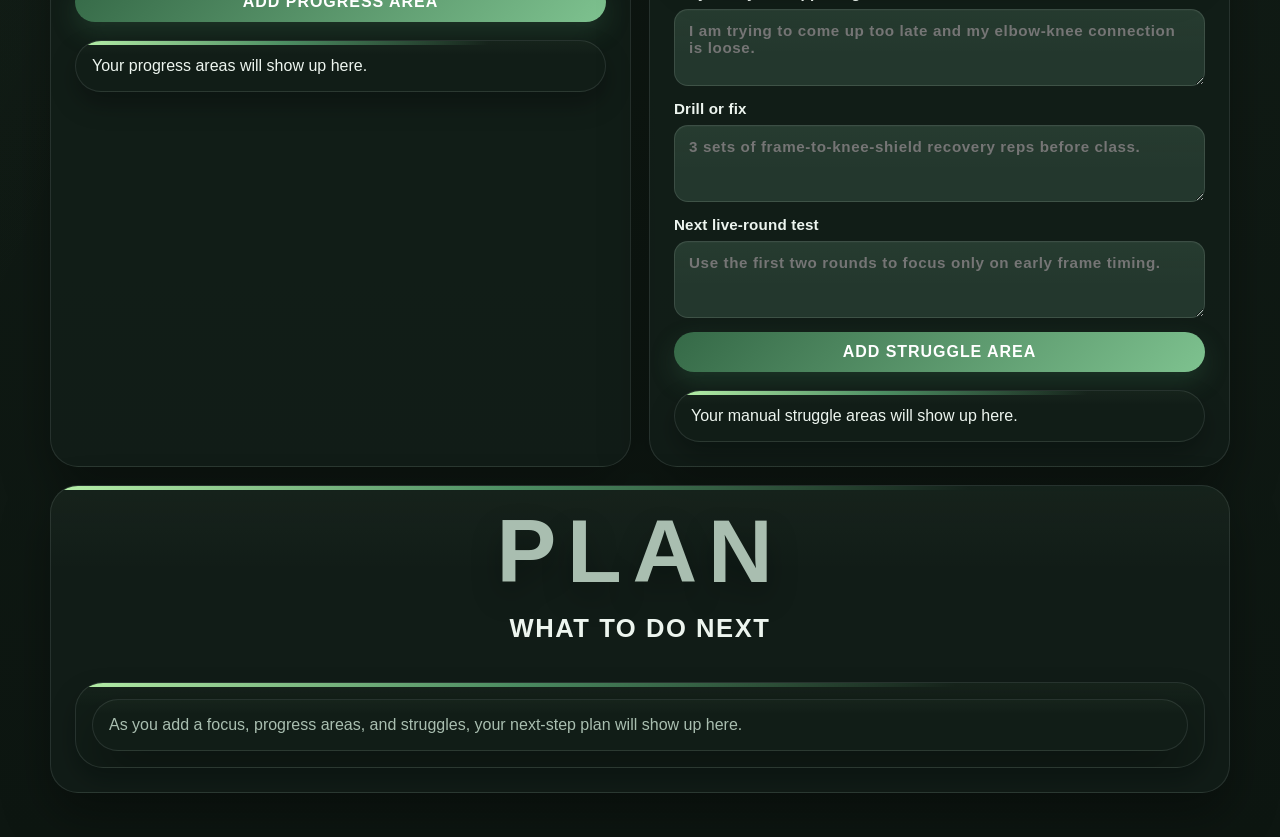
==== commit b9001ec7: "Update GitHub Pages version of BJJ tracker" ====
--- a/index.html
+++ b/index.html
@@ -3,180 +3,41 @@
 <head>
   <meta charset="UTF-8">
   <meta name="viewport" content="width=device-width, initial-scale=1.0">
-  <title>Roll Journal</title>
-  <link rel="stylesheet" href="styles.css">
+  <title>Roll Journal Manual Tracker</title>
+  <link rel="stylesheet" href="manual-tracker.css">
 </head>
 <body>
   <div class="page-shell">
     <header class="hero">
       <div class="hero__copy">
-        <p class="eyebrow">Brazilian Jiu Jitsu Training Journal</p>
-        <h1>Build your game, not just your notes.</h1>
+        <p class="eyebrow">BJJ Tracker</p>
+        <h1>Build, Refine, Evolve.</h1>
         <p class="hero__body">
-          Roll Journal is a local-first BJJ tracker for logging sessions, shaping your A-game,
-          reviewing what keeps happening in live rounds, and turning that into useful solo work.
+          A focused training journal for noticing progress, naming your sticking points, and
+          choosing what to sharpen next.
         </p>
-        <div class="hero__actions">
-          <button class="button" type="button" id="jump-to-log">Log a session</button>
-          <button class="ghost-button" type="button" id="export-data">Export journal</button>
-          <label class="ghost-button ghost-button--file">
-            Import journal
-            <input type="file" id="import-data" accept="application/json">
-          </label>
-        </div>
+        <p class="hero__body">
+          Keep a clearer record of how your game is growing, one round and one adjustment at a time.
+        </p>
       </div>
-
-      <aside class="hero__focus surface">
-        <p class="hero__label">Today’s training cue</p>
-        <h2 id="today-focus">Log a session and your next rep target will show up here.</h2>
-        <p id="focus-support">
-          Your latest sessions, current game plan, and study queue will combine into a focused next step.
-        </p>
-        <div class="focus-strip" id="focus-strip"></div>
-      </aside>
     </header>
 
     <main class="dashboard">
-      <section class="surface panel">
+      <section class="panel panel--wide">
         <div class="panel__header">
           <div>
-            <p class="eyebrow">Game Profile</p>
-            <h2>Define the player you are building</h2>
+            <p class="eyebrow">Current Focus</p>
+            <h2>What you are working on right now</h2>
           </div>
-          <p class="panel__hint">This keeps the rest of the app centered on your actual game instead of random technique collecting.</p>
         </div>
-
-        <form id="profile-form" class="stack-form">
-          <label>
-            Name or nickname
-            <input type="text" id="profile-name" placeholder="Aaron">
-          </label>
-          <div class="two-up">
-            <label>
-              Belt rank
-              <select id="profile-belt">
-                <option>White</option>
-                <option>Blue</option>
-                <option>Purple</option>
-                <option>Brown</option>
-                <option>Black</option>
-              </select>
-            </label>
-            <label>
-              Academy
-              <input type="text" id="profile-academy" placeholder="Your gym">
-            </label>
-          </div>
-          <label>
-            A-game description
-            <textarea id="profile-game" rows="3" placeholder="Pressure passing into mount, or wrestle-up from seated guard into top control."></textarea>
-          </label>
-          <label>
-            Current season goal
-            <textarea id="profile-focus" rows="3" placeholder="Sharpen half guard retention and chain into knee shield recoveries."></textarea>
-          </label>
-          <label>
-            What I am working on now
-            <input type="text" id="profile-working-on" placeholder="Knee shield retention against heavy pressure">
-          </label>
-          <div class="branch-grid">
-            <label>
-              Primary attack
-              <input type="text" id="profile-primary-branches" placeholder="Underhook to dogfight, knee lever entry">
-            </label>
-            <label>
-              Secondary attack
-              <input type="text" id="profile-secondary-branches" placeholder="Wrestle-up single, arm drag to back">
-            </label>
-            <label>
-              Fallback
-              <input type="text" id="profile-fallback-branches" placeholder="Recover closed guard, re-pummel inside position">
-            </label>
-            <label>
-              Escape route
-              <input type="text" id="profile-escape-branches" placeholder="Technical standup, elbow-knee recovery">
-            </label>
-          </div>
-          <button class="button" type="submit">Save profile</button>
-        </form>
-        <div id="profile-card" class="profile-card"></div>
-      </section>
-
-      <section class="surface panel">
-        <div class="panel__header">
-          <div>
-            <p class="eyebrow">Current Path</p>
-            <h2>What you are building right now</h2>
-          </div>
-          <p class="panel__hint">Use this like a mini game tree: current focus first, then your best next branches.</p>
-        </div>
-        <div id="path-card" class="path-card"></div>
-      </section>
-
-      <section class="surface panel">
-        <div class="panel__header">
-          <div>
-            <p class="eyebrow">Self-Test</p>
-            <h2>Check the path flow</h2>
-          </div>
-          <p class="panel__hint">Runs a quick in-app smoke test for grouped branches and click-to-promote behavior.</p>
-        </div>
-        <div class="self-test">
-          <button class="button" type="button" id="run-self-test">Run self-test</button>
-          <div id="self-test-output" class="self-test__output empty-state">No self-test has been run yet.</div>
-        </div>
-      </section>
-
-      <section class="surface panel panel--wide" id="log-panel">
-        <div class="panel__header">
-          <div>
-            <p class="eyebrow">Training Log</p>
-            <h2>Capture the reps that should shape your game</h2>
-          </div>
-          <p class="panel__hint">Log what happened, what repeated, and what deserves study before your next class.</p>
-        </div>
-
-        <form id="session-form" class="form-grid">
-          <input type="hidden" id="session-id">
-          <label>
-            Date
-            <input type="date" id="session-date" required>
-          </label>
-          <label>
-            Session type
-            <select id="session-type">
-              <option>Class</option>
-              <option>Open Mat</option>
-              <option>Competition Training</option>
-              <option>Private Lesson</option>
-              <option>Drilling Session</option>
-              <option>Strength & Mobility</option>
-            </select>
-          </label>
-          <label>
-            Duration (minutes)
-            <input type="number" id="session-duration" min="15" max="240" value="75" required>
-          </label>
-          <label>
-            Intensity
-            <select id="session-intensity">
-              <option>Flow</option>
-              <option selected>Moderate</option>
-              <option>Hard</option>
-              <option>Competition Pace</option>
-            </select>
-          </label>
-          <label>
-            Energy
-            <select id="session-energy">
-              <option>High</option>
-              <option selected>Medium</option>
-              <option>Low</option>
-            </select>
+        <form id="focus-form" class="form-grid">
+          <label class="form-grid__full">
+            Main focus
+            <input type="text" id="focus-title" placeholder="Knee shield retention against pressure" required>
           </label>
           <label>
             Position
-            <select id="session-position">
+            <select id="focus-position">
               <option>Guard</option>
               <option>Half Guard</option>
               <option>Side Control</option>
@@ -188,246 +49,111 @@
             </select>
           </label>
           <label>
-            Main problem
-            <select id="session-problem-tag">
-              <option>Frames breaking down</option>
-              <option>Guard retention</option>
-              <option>Escapes timing</option>
-              <option>Grip fighting</option>
-              <option>Balance and base</option>
-              <option>Finishing mechanics</option>
-              <option>Takedown entries</option>
-              <option>Cardio pacing</option>
+            Status
+            <select id="focus-status">
+              <option>New</option>
+              <option>Working</option>
+              <option>Improving</option>
+              <option>Sharp</option>
+            </select>
+          </label>
+          <label class="form-grid__full">
+            Why this matters
+            <textarea id="focus-note" rows="3" placeholder="This keeps showing up against heavy pressure passers."></textarea>
+          </label>
+          <button class="button form-grid__full" type="submit">Save focus</button>
+        </form>
+        <div id="focus-card" class="focus-card"></div>
+      </section>
+
+      <section class="panel">
+        <div class="panel__header">
+          <div>
+            <p class="eyebrow">Progress Areas</p>
+            <h2>What is moving forward</h2>
+          </div>
+        </div>
+        <form id="progress-form" class="stack-form">
+          <label>
+            Area
+            <input type="text" id="progress-title" placeholder="Underhook to dogfight entry" required>
+          </label>
+          <label>
+            Current level
+            <select id="progress-status">
+              <option>Just starting</option>
+              <option>Some success</option>
+              <option>Improving</option>
+              <option>Reliable</option>
             </select>
           </label>
           <label>
-            Rounds rolled
-            <input type="number" id="session-rounds" min="0" max="20" value="5" required>
+            Evidence
+            <textarea id="progress-evidence" rows="3" placeholder="Started hitting it twice in live rounds this week."></textarea>
           </label>
           <label>
-            Success rating
-            <select id="session-roll-quality">
-              <option>Felt sharp</option>
-              <option selected>Mixed</option>
-              <option>Tough night</option>
+            Next step
+            <textarea id="progress-next-step" rows="3" placeholder="Chain it into the wrestle-up instead of stopping at the underhook."></textarea>
+          </label>
+          <button class="button" type="submit">Add progress area</button>
+        </form>
+        <ul id="progress-list" class="card-list"></ul>
+      </section>
+
+      <section class="panel">
+        <div class="panel__header">
+          <div>
+            <p class="eyebrow">Struggle Areas</p>
+            <h2>What keeps breaking down</h2>
+          </div>
+        </div>
+        <form id="struggle-form" class="stack-form">
+          <label>
+            Struggle area
+            <input type="text" id="struggle-title" placeholder="Getting flattened from half guard" required>
+          </label>
+          <label>
+            Severity
+            <select id="struggle-severity">
+              <option>Low</option>
+              <option selected>Medium</option>
+              <option>High</option>
             </select>
           </label>
           <label>
-            Training partner note
-            <input type="text" id="session-partner" placeholder="Strong pressure passer, flexible guard player, coach round">
+            What keeps happening
+            <textarea id="struggle-pattern" rows="3" placeholder="My top frame collapses and I lose the knee shield."></textarea>
           </label>
-          <label class="form-grid__full">
-            Techniques worked
-            <input type="text" id="session-techniques" placeholder="Knee cut pass, tripod sweep, armbar from closed guard">
+          <div id="suggestion-preview" class="suggestion-preview"></div>
+          <label>
+            Why it may be happening
+            <textarea id="struggle-cause" rows="3" placeholder="I am trying to come up too late and my elbow-knee connection is loose."></textarea>
           </label>
-          <label class="form-grid__full">
-            What worked
-            <textarea id="session-wins" rows="3" placeholder="Where did you get to your positions, finish, or escape well?"></textarea>
+          <label>
+            Drill or fix
+            <textarea id="struggle-fix" rows="3" placeholder="3 sets of frame-to-knee-shield recovery reps before class."></textarea>
           </label>
-          <label class="form-grid__full">
-            What kept going wrong
-            <textarea id="session-lessons" rows="3" placeholder="What positions, reactions, or failures kept repeating in live rounds?"></textarea>
+          <label>
+            Next live-round test
+            <textarea id="struggle-test" rows="3" placeholder="Use the first two rounds to focus only on early frame timing."></textarea>
           </label>
-          <label class="form-grid__full">
-            Specific study item
-            <input type="text" id="session-study-target" placeholder="Late-stage knee shield recovery, back escape hand-fighting, arm drag to single">
-          </label>
-          <label class="form-grid__full">
-            Solo drill idea
-            <textarea id="session-home-idea" rows="3" placeholder="3 rounds of hip escape to knee shield recoveries plus 20 slow-motion shadow reps."></textarea>
-          </label>
-          <div class="form-actions form-grid__full">
-            <button class="button" type="submit" id="session-submit">Save session</button>
-            <button class="ghost-button" type="button" id="session-cancel" hidden>Cancel edit</button>
-          </div>
+          <button class="button" type="submit">Add struggle area</button>
         </form>
+        <ul id="struggle-items" class="card-list"></ul>
       </section>
 
-      <section class="surface panel">
+      <section class="panel panel--wide">
         <div class="panel__header">
           <div>
-            <p class="eyebrow">Current Goals</p>
-            <h2>Keep your next layer visible</h2>
+            <p class="eyebrow">Plan</p>
+            <h2>What to do next</h2>
           </div>
         </div>
-        <form id="goal-form" class="stack-form">
-          <label>
-            Goal
-            <input type="text" id="goal-title" placeholder="Recover knee shield before pressure settles" required>
-          </label>
-          <label>
-            Why this matters
-            <textarea id="goal-note" rows="3" placeholder="This is the hole better passers keep exploiting."></textarea>
-          </label>
-          <button class="button" type="submit">Add goal</button>
-        </form>
-        <ul id="goal-list" class="list"></ul>
-      </section>
-
-      <section class="surface panel">
-        <div class="panel__header">
-          <div>
-            <p class="eyebrow">Technique Bank</p>
-            <h2>Store the details that matter</h2>
-          </div>
-        </div>
-        <form id="technique-form" class="stack-form">
-          <label>
-            Technique
-            <input type="text" id="technique-name" placeholder="Cross collar choke from mount" required>
-          </label>
-          <label>
-            Category
-            <select id="technique-category">
-              <option>Guard</option>
-              <option>Pass</option>
-              <option>Submission</option>
-              <option>Takedown</option>
-              <option>Escape</option>
-              <option>Transition</option>
-            </select>
-          </label>
-          <label>
-            Key detail
-            <textarea id="technique-detail" rows="3" placeholder="Pin the elbow before you feed the second hand."></textarea>
-          </label>
-          <button class="button" type="submit">Save technique</button>
-        </form>
-        <ul id="technique-list" class="list"></ul>
-      </section>
-
-      <section class="surface panel">
-        <div class="panel__header">
-          <div>
-            <p class="eyebrow">Study Queue</p>
-            <h2>Turn recurring problems into review reps</h2>
-          </div>
-        </div>
-        <form id="study-form" class="stack-form">
-          <label>
-            Study item
-            <input type="text" id="study-title" placeholder="Back escape hand-fight sequence" required>
-          </label>
-          <label>
-            Source
-            <select id="study-source">
-              <option>Session review</option>
-              <option>Coach note</option>
-              <option>Video study</option>
-              <option>Competition prep</option>
-            </select>
-          </label>
-          <label>
-            Next action
-            <textarea id="study-action" rows="3" placeholder="Watch one instruction clip and do 30 slow reps before class."></textarea>
-          </label>
-          <button class="button" type="submit">Add study item</button>
-        </form>
-        <ul id="study-list" class="list"></ul>
-      </section>
-
-      <section class="surface panel">
-        <div class="panel__header">
-          <div>
-            <p class="eyebrow">Home Coach</p>
-            <h2>What to train when you miss class</h2>
-          </div>
-        </div>
-        <div id="coach-card" class="coach-card"></div>
-      </section>
-
-      <section class="surface panel">
-        <div class="panel__header">
-          <div>
-            <p class="eyebrow">Progress Board</p>
-            <h2>See what is actually moving forward</h2>
-          </div>
-        </div>
-        <div id="progress-board" class="progress-board"></div>
-      </section>
-
-      <section class="surface panel panel--wide">
-        <div class="panel__header">
-          <div>
-            <p class="eyebrow">Struggle Areas</p>
-            <h2>Recurring friction and how to work through it</h2>
-          </div>
-          <p class="panel__hint">Built from repeated problems in your recent sessions so the advice stays grounded in your real rounds.</p>
-        </div>
-        <div id="struggle-list" class="struggle-list"></div>
-      </section>
-
-      <section class="surface panel panel--wide">
-        <div class="panel__header">
-          <div>
-            <p class="eyebrow">Progress Snapshot</p>
-            <h2>Consistency, volume, and live-round patterns</h2>
-          </div>
-        </div>
-        <div class="stats-grid">
-          <article class="stat">
-            <span>Total sessions</span>
-            <strong id="stat-sessions">0</strong>
-          </article>
-          <article class="stat">
-            <span>Mat hours</span>
-            <strong id="stat-hours">0</strong>
-          </article>
-          <article class="stat">
-            <span>Total rounds</span>
-            <strong id="stat-rounds">0</strong>
-          </article>
-          <article class="stat">
-            <span>Current streak</span>
-            <strong id="stat-streak">0 days</strong>
-          </article>
-          <article class="stat">
-            <span>Most trained theme</span>
-            <strong id="stat-theme">None yet</strong>
-          </article>
-          <article class="stat">
-            <span>Biggest review area</span>
-            <strong id="stat-problem">None yet</strong>
-          </article>
-        </div>
-
-        <div class="insight-grid">
-          <div class="surface inset-card">
-            <h3>Weekly consistency</h3>
-            <div id="weekly-grid" class="weekly-grid"></div>
-          </div>
-          <div class="surface inset-card">
-            <h3>Game plan</h3>
-            <div id="game-plan" class="game-plan"></div>
-          </div>
-        </div>
-
-        <div class="timeline-wrap">
-          <h3>Recent sessions</h3>
-          <ul id="session-list" class="timeline"></ul>
-        </div>
+        <div id="plan-board" class="plan-board"></div>
       </section>
     </main>
   </div>
 
-  <template id="session-item-template">
-    <li class="timeline__item">
-      <div class="timeline__date"></div>
-      <div class="timeline__content">
-        <div class="timeline__topline"></div>
-        <div class="timeline__tags"></div>
-        <p class="timeline__techniques"></p>
-        <p class="timeline__wins"></p>
-        <p class="timeline__lessons"></p>
-        <p class="timeline__home"></p>
-        <div class="timeline__actions">
-          <button class="ghost-button timeline__edit" type="button">Edit</button>
-          <button class="ghost-button timeline__delete" type="button">Delete</button>
-        </div>
-      </div>
-    </li>
-  </template>
-
-  <script src="app.js"></script>
+  <script src="manual-tracker.js"></script>
 </body>
 </html>
--- a/manual-tracker.css
+++ b/manual-tracker.css
@@ -0,0 +1,375 @@
+:root {
+  color-scheme: dark;
+  --bg: #0d1611;
+  --surface: rgba(18, 30, 24, 0.92);
+  --surface-strong: #23372d;
+  --surface-deep: #132019;
+  --text: #edf5ef;
+  --muted: #a9beb0;
+  --accent: #4d8f63;
+  --accent-dark: #7ec28f;
+  --accent-bright: #b7f0a9;
+  --line: rgba(237, 245, 239, 0.1);
+  --shadow: 0 22px 48px rgba(0, 0, 0, 0.34);
+  --shadow-tight: 0 12px 26px rgba(0, 0, 0, 0.28);
+  --radius-lg: 28px;
+  --radius-md: 18px;
+  --radius-sm: 14px;
+}
+
+* {
+  box-sizing: border-box;
+}
+
+body {
+  margin: 0;
+  min-height: 100vh;
+  font-family: "Optima", "Avenir Next", "Segoe UI", sans-serif;
+  color: var(--text);
+  background:
+    linear-gradient(115deg, rgba(183, 240, 169, 0.05), transparent 38%),
+    radial-gradient(circle at top left, rgba(126, 194, 143, 0.18), transparent 22%),
+    radial-gradient(circle at 82% 14%, rgba(77, 143, 99, 0.16), transparent 24%),
+    linear-gradient(180deg, #16231b 0%, var(--bg) 100%);
+}
+
+body::before {
+  content: "";
+  position: fixed;
+  inset: 0;
+  pointer-events: none;
+  background:
+    linear-gradient(rgba(255, 255, 255, 0.018) 1px, transparent 1px),
+    linear-gradient(90deg, rgba(255, 255, 255, 0.018) 1px, transparent 1px),
+    repeating-linear-gradient(
+      135deg,
+      rgba(183, 240, 169, 0.02) 0,
+      rgba(183, 240, 169, 0.02) 12px,
+      transparent 12px,
+      transparent 30px
+    );
+  background-size: 36px 36px, 36px 36px, auto;
+  mask-image: radial-gradient(circle at center, black 45%, transparent 92%);
+}
+
+.page-shell {
+  position: relative;
+  width: min(1180px, calc(100% - 32px));
+  margin: 0 auto;
+  padding: 28px 0 44px;
+}
+
+.hero,
+.dashboard,
+.form-grid {
+  display: grid;
+  gap: 18px;
+}
+
+.hero {
+  margin-bottom: 22px;
+}
+
+.hero__copy {
+  position: relative;
+  padding-left: 20px;
+  text-align: center;
+}
+
+.hero__copy::before {
+  content: "";
+  position: absolute;
+  inset: 0 auto 0 0;
+  width: 6px;
+  border-radius: 999px;
+  background: linear-gradient(180deg, var(--accent-bright), var(--accent));
+  box-shadow: 0 0 0 1px rgba(183, 240, 169, 0.18);
+}
+
+.hero__copy h1 {
+  margin: 0 0 16px;
+  max-width: none;
+  font-family: "Copperplate", "Copperplate Gothic Bold", "Baskerville", "Palatino Linotype", Georgia, serif;
+  font-size: clamp(1.3rem, 2.4vw, 1.8rem);
+  line-height: 1.05;
+  letter-spacing: 0.08em;
+  text-transform: none;
+  text-shadow: 0 10px 24px rgba(0, 0, 0, 0.28);
+}
+
+.eyebrow,
+.panel h2,
+.button,
+.ghost-button,
+label {
+  letter-spacing: 0.01em;
+}
+
+.panel h2,
+.hero__copy p,
+.card-list li,
+.plan-board,
+.suggestion-preview,
+input,
+select,
+textarea {
+  font-family: "Optima", "Avenir Next", "Segoe UI", sans-serif;
+}
+
+input,
+select,
+textarea {
+  font-family: "Copperplate", "Copperplate Gothic Bold", "Baskerville", "Palatino Linotype", Georgia, serif;
+  letter-spacing: 0.04em;
+}
+
+.hero__body,
+.panel p,
+.card-list p,
+.plan-board {
+  color: var(--muted);
+}
+
+.hero__link {
+  color: var(--accent-dark);
+}
+
+.eyebrow {
+  display: block;
+  width: 100%;
+  padding: 0;
+  border: 0;
+  background: transparent;
+  text-transform: uppercase;
+  letter-spacing: 0.12em;
+  font-size: clamp(2.8rem, 7vw, 5.8rem);
+  font-weight: 700;
+  color: var(--accent-bright);
+  margin: 0 0 10px;
+  font-family: "Avenir Next Condensed", "Arial Narrow", "Franklin Gothic Medium", sans-serif;
+  line-height: 0.92;
+  text-shadow: 0 14px 30px rgba(0, 0, 0, 0.3);
+}
+
+.eyebrow::before {
+  content: none;
+}
+
+.dashboard {
+  grid-template-columns: repeat(2, minmax(0, 1fr));
+}
+
+.panel,
+.focus-card,
+.card-list li,
+.plan-board,
+.empty-state {
+  position: relative;
+  overflow: hidden;
+  border-radius: var(--radius-lg);
+  border: 1px solid var(--line);
+  background:
+    linear-gradient(180deg, rgba(183, 240, 169, 0.03), transparent 28%),
+    var(--surface);
+  box-shadow: var(--shadow);
+}
+
+.panel {
+  padding: 24px;
+}
+
+.panel::before,
+.focus-card::before,
+.card-list li::before,
+.plan-board::before {
+  content: "";
+  position: absolute;
+  inset: 0 0 auto 0;
+  height: 4px;
+  background: linear-gradient(90deg, var(--accent-bright), var(--accent), transparent 78%);
+}
+
+.panel--wide {
+  grid-column: span 2;
+}
+
+.panel__header {
+  display: flex;
+  justify-content: space-between;
+  gap: 16px;
+  align-items: start;
+  margin-bottom: 18px;
+  text-align: center;
+}
+
+.panel__header > div {
+  width: 100%;
+}
+
+.panel h2 {
+  font-family: "Avenir Next Condensed", "Arial Narrow", "Franklin Gothic Medium", sans-serif;
+  font-size: clamp(1.45rem, 2vw, 1.8rem);
+  letter-spacing: 0.06em;
+  text-transform: uppercase;
+}
+
+.stack-form,
+.form-grid {
+  display: grid;
+  gap: 14px;
+}
+
+.form-grid {
+  grid-template-columns: repeat(2, minmax(0, 1fr));
+}
+
+.form-grid__full {
+  grid-column: span 2;
+}
+
+label {
+  display: grid;
+  gap: 8px;
+  font-size: 0.95rem;
+  font-weight: 600;
+}
+
+input,
+select,
+textarea,
+button {
+  font: inherit;
+}
+
+input,
+select,
+textarea {
+  width: 100%;
+  border: 1px solid rgba(237, 241, 234, 0.12);
+  border-radius: var(--radius-sm);
+  background:
+    linear-gradient(180deg, rgba(183, 240, 169, 0.025), transparent 60%),
+    var(--surface-strong);
+  color: var(--text);
+  padding: 12px 14px;
+  box-shadow: inset 0 1px 0 rgba(255, 255, 255, 0.02);
+}
+
+textarea {
+  resize: vertical;
+}
+
+.button,
+.ghost-button {
+  border-radius: 999px;
+  padding: 11px 18px;
+  cursor: pointer;
+  transition: transform 140ms ease, box-shadow 140ms ease, border-color 140ms ease;
+}
+
+.button {
+  border: 0;
+  color: white;
+  font-weight: 700;
+  letter-spacing: 0.06em;
+  text-transform: uppercase;
+  background: linear-gradient(135deg, #356947, var(--accent-dark));
+  box-shadow: 0 10px 24px rgba(53, 105, 71, 0.32);
+}
+
+.ghost-button {
+  border: 1px solid rgba(237, 241, 234, 0.12);
+  background: rgba(24, 39, 31, 0.92);
+  color: var(--text);
+  letter-spacing: 0.04em;
+  text-transform: uppercase;
+}
+
+.button:hover,
+.ghost-button:hover {
+  transform: translateY(-1px);
+}
+
+.ghost-button:hover {
+  border-color: rgba(183, 240, 169, 0.34);
+}
+
+.focus-card,
+.plan-board,
+.card-list li,
+.suggestion-preview,
+.empty-state {
+  padding: 16px;
+}
+
+.focus-card,
+.card-list li,
+.plan-board {
+  box-shadow: var(--shadow-tight);
+}
+
+.card-list {
+  list-style: none;
+  padding: 0;
+  margin: 18px 0 0;
+  display: grid;
+  gap: 12px;
+}
+
+.list-actions {
+  display: flex;
+  flex-wrap: wrap;
+  gap: 10px;
+  margin-top: 12px;
+}
+
+.inline-label {
+  color: var(--text);
+  font-weight: 700;
+}
+
+.suggestion-preview {
+  border-radius: var(--radius-md);
+  border: 1px solid var(--line);
+  background:
+    linear-gradient(135deg, rgba(183, 240, 169, 0.05), transparent 38%),
+    rgba(19, 32, 25, 0.92);
+}
+
+.suggestion-preview strong {
+  display: block;
+  margin-bottom: 10px;
+}
+
+.suggestion-preview ul {
+  margin: 0;
+  padding-left: 18px;
+  color: var(--muted);
+}
+
+.suggestion-preview li + li {
+  margin-top: 8px;
+}
+
+.suggestion-preview span {
+  color: var(--text);
+  font-weight: 700;
+}
+
+.plan-board ul {
+  margin: 0;
+  padding-left: 18px;
+}
+
+@media (max-width: 900px) {
+  .hero,
+  .dashboard,
+  .form-grid {
+    grid-template-columns: 1fr;
+  }
+
+  .panel--wide,
+  .form-grid__full {
+    grid-column: auto;
+  }
+}
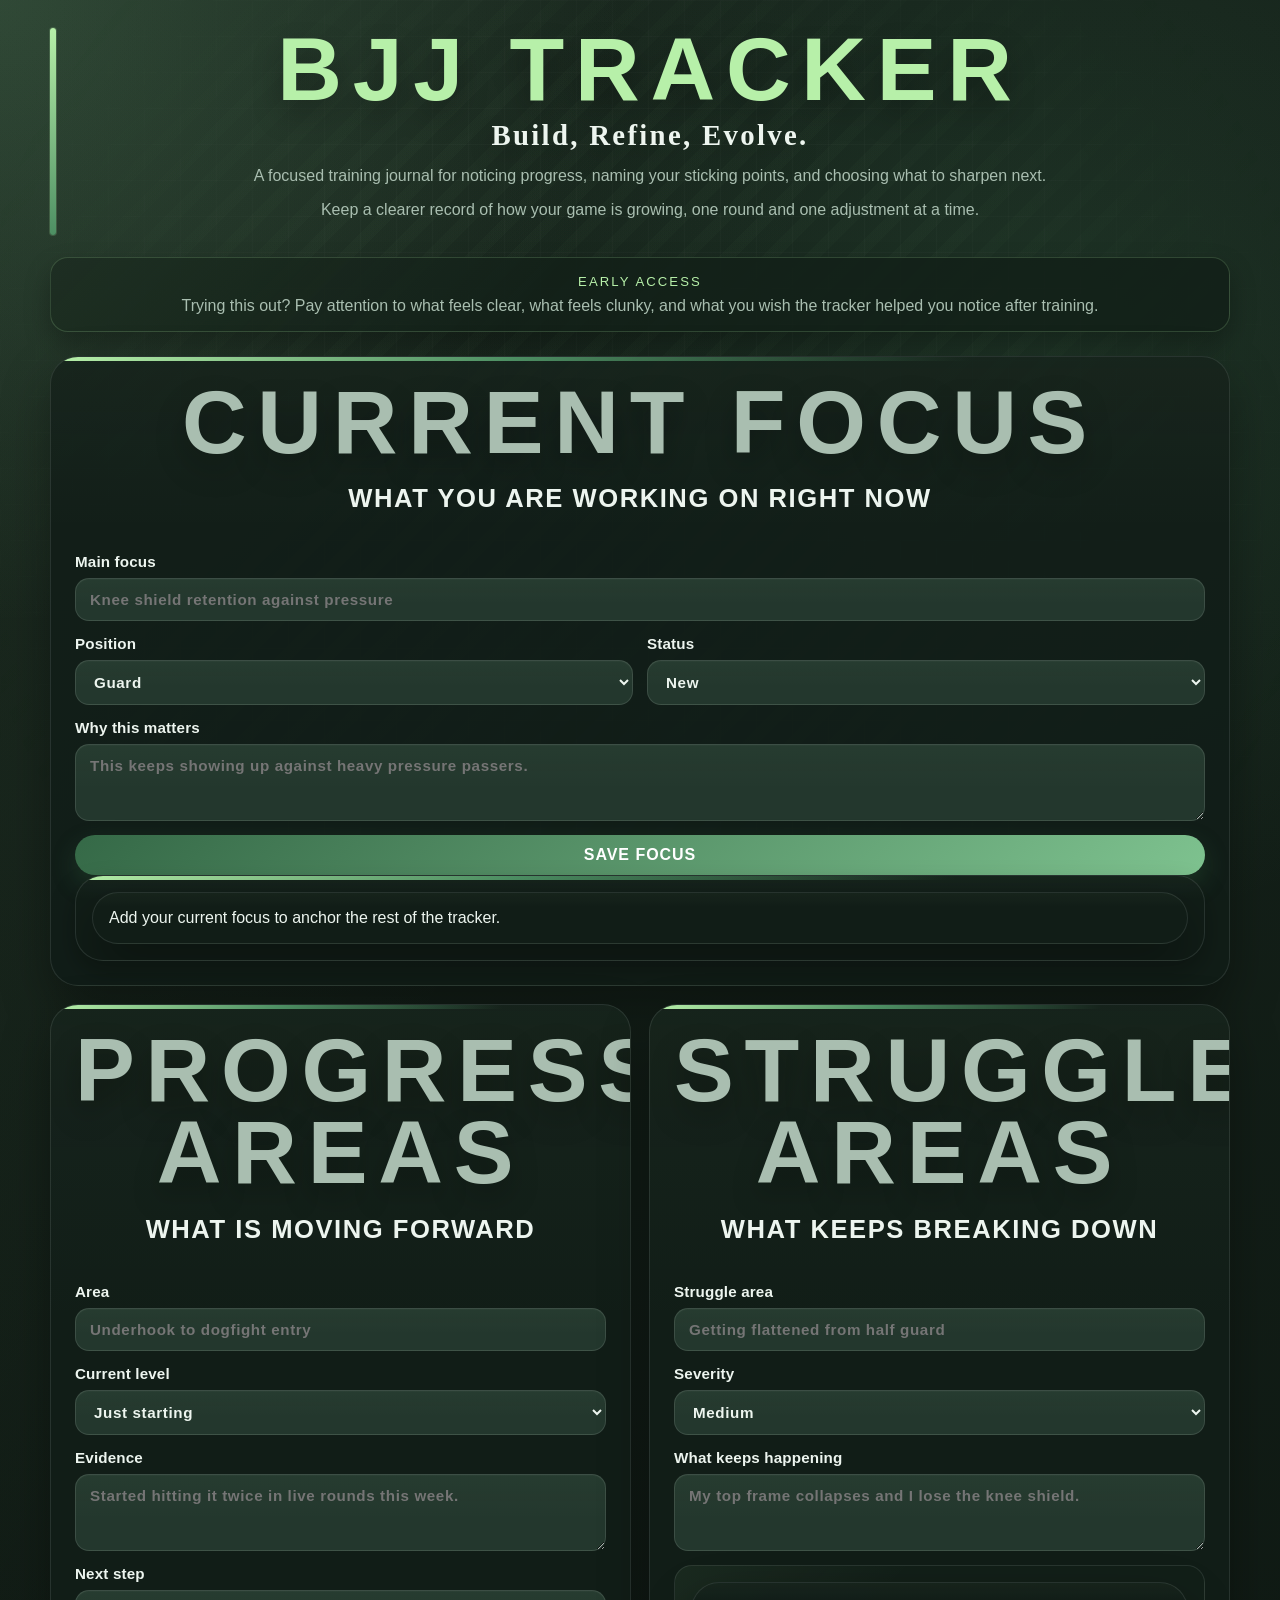
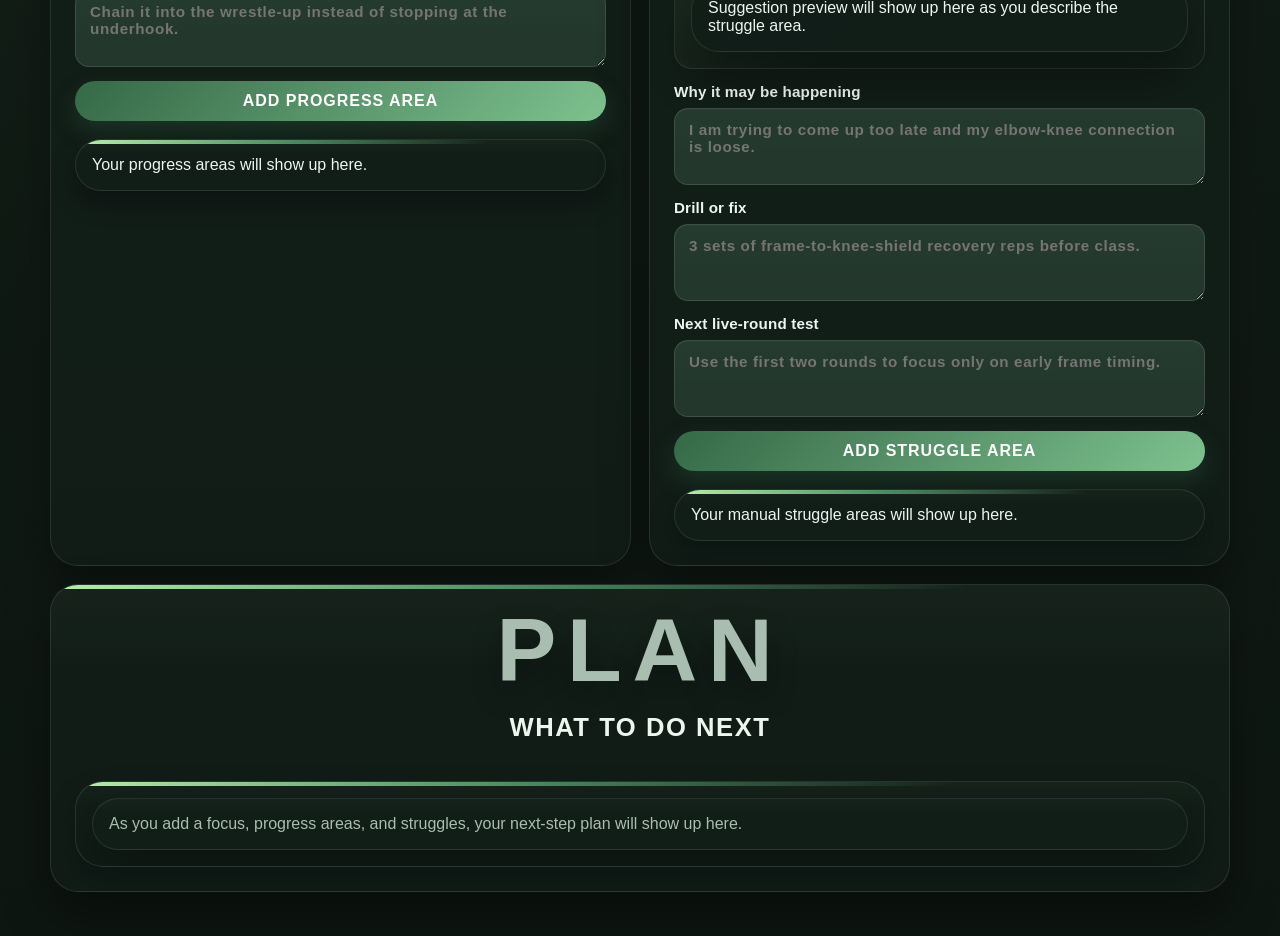
==== commit 1f374088: "Add tester feedback note" ====
--- a/index.html
+++ b/index.html
@@ -21,6 +21,14 @@
         </p>
       </div>
     </header>
+
+    <section class="tester-note" aria-label="Feedback note">
+      <p class="tester-note__eyebrow">Early Access</p>
+      <p class="tester-note__body">
+        Trying this out? Pay attention to what feels clear, what feels clunky, and what you wish
+        the tracker helped you notice after training.
+      </p>
+    </section>
 
     <main class="dashboard">
       <section class="panel panel--wide">
--- a/manual-tracker.css
+++ b/manual-tracker.css
@@ -97,6 +97,32 @@
   text-shadow: 0 10px 24px rgba(0, 0, 0, 0.28);
 }
 
+.tester-note {
+  margin-bottom: 24px;
+  padding: 16px 18px;
+  border-radius: var(--radius-md);
+  border: 1px solid rgba(183, 240, 169, 0.18);
+  background:
+    linear-gradient(135deg, rgba(183, 240, 169, 0.06), transparent 42%),
+    rgba(19, 32, 25, 0.88);
+  text-align: center;
+  box-shadow: var(--shadow-tight);
+}
+
+.tester-note__eyebrow {
+  margin: 0 0 8px;
+  font-family: "Avenir Next Condensed", "Arial Narrow", "Franklin Gothic Medium", sans-serif;
+  font-size: 0.82rem;
+  letter-spacing: 0.16em;
+  text-transform: uppercase;
+  color: var(--accent-bright);
+}
+
+.tester-note__body {
+  margin: 0;
+  color: var(--muted);
+}
+
 .eyebrow,
 .panel h2,
 .button,
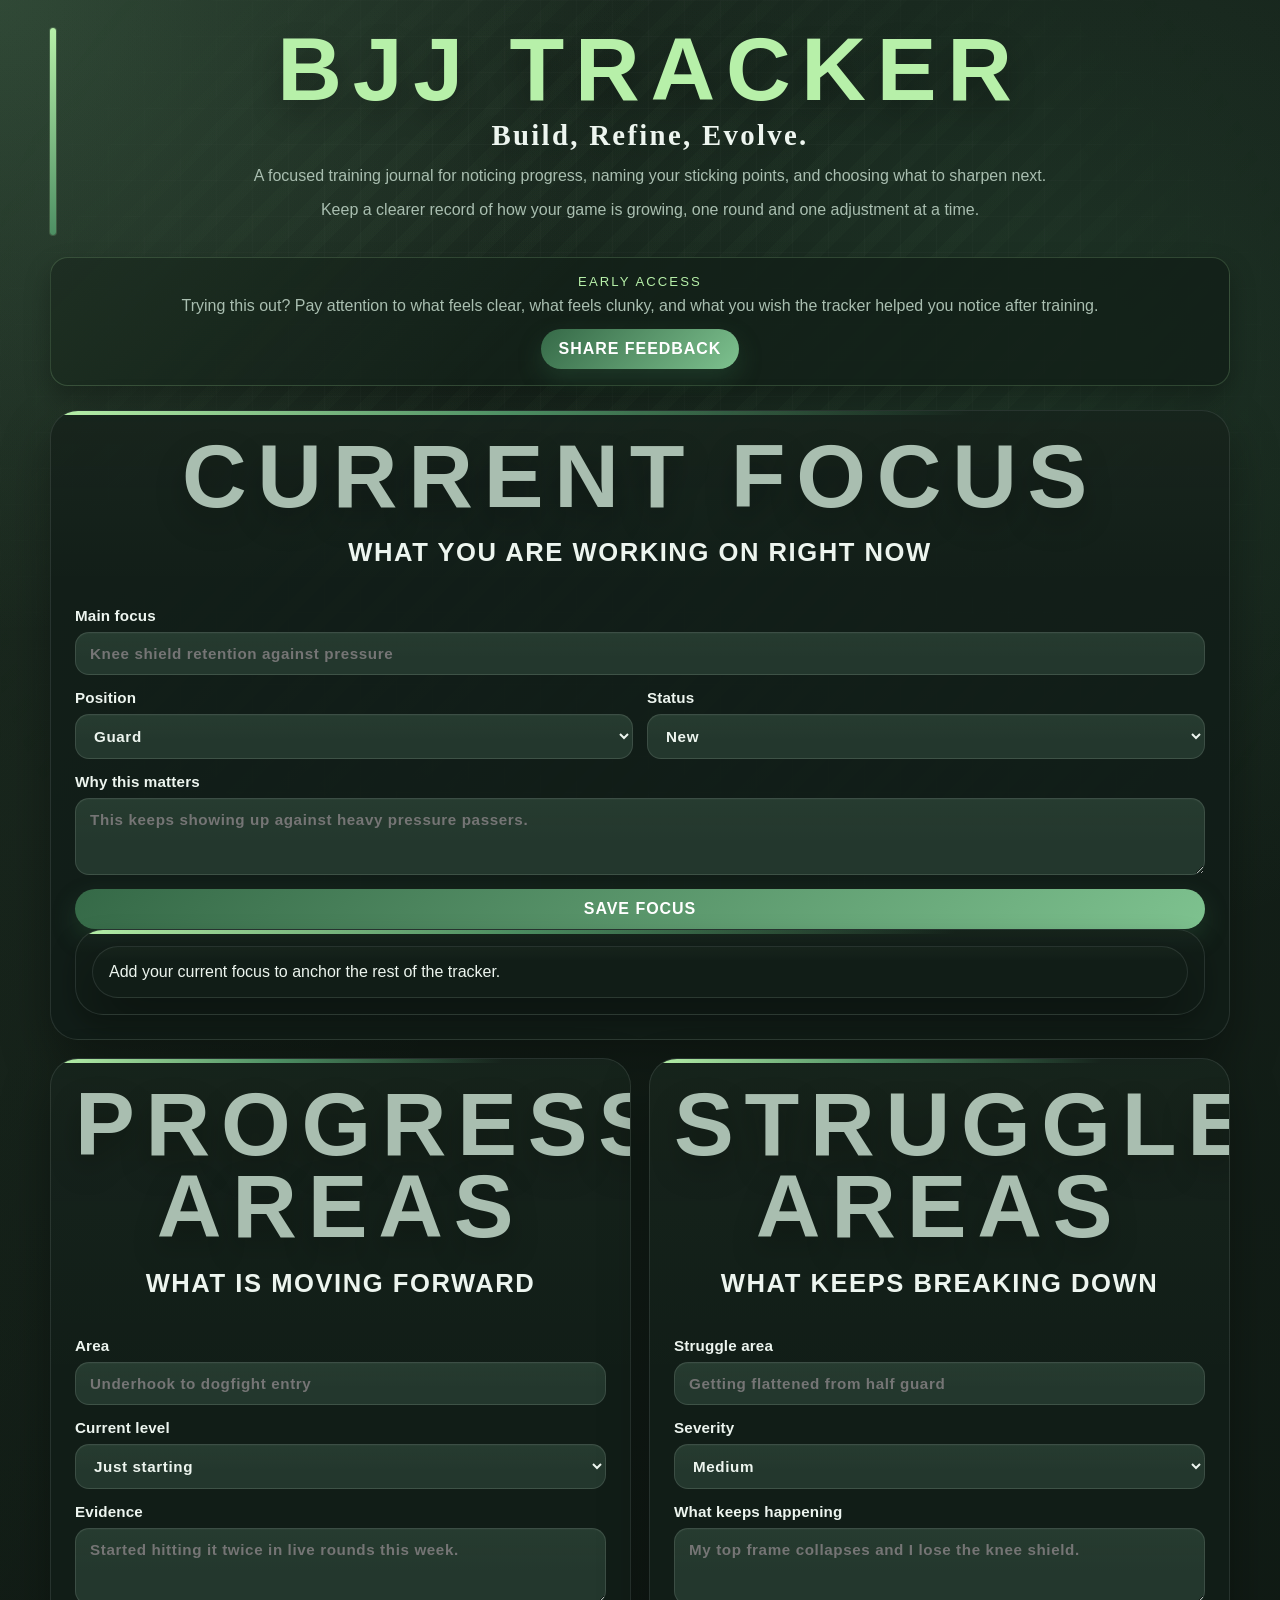
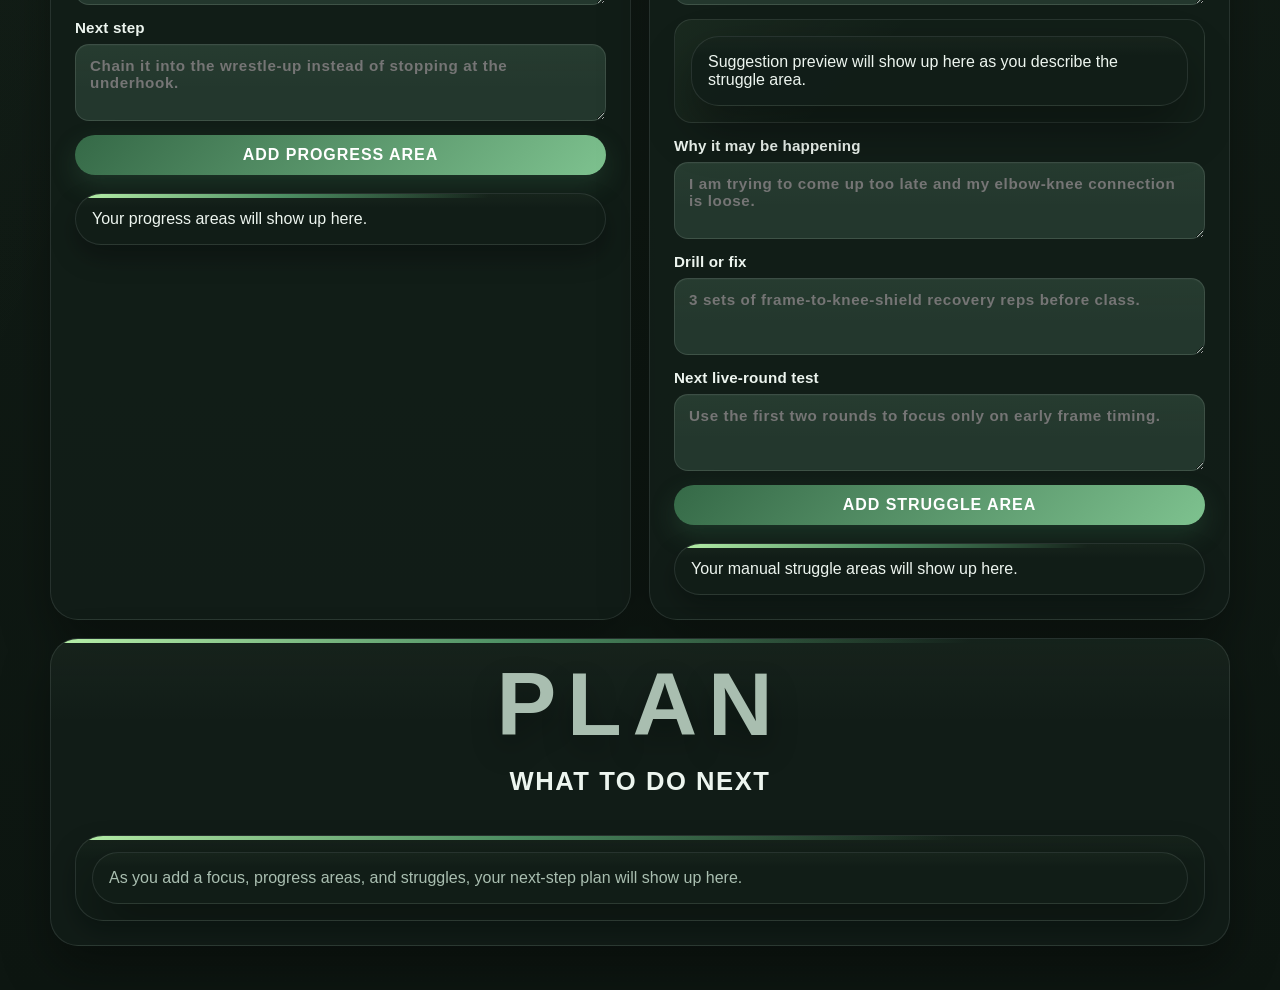
==== commit d9905545: "Add feedback form link" ====
--- a/index.html
+++ b/index.html
@@ -28,6 +28,14 @@
         Trying this out? Pay attention to what feels clear, what feels clunky, and what you wish
         the tracker helped you notice after training.
       </p>
+      <a
+        class="tester-note__link"
+        href="https://docs.google.com/forms/d/e/1FAIpQLSeXWzbFSqXgmnqj8gcg8lLFcuqmv04gIW2oKHibaHftHOhMsA/viewform?usp=publish-editor"
+        target="_blank"
+        rel="noreferrer"
+      >
+        Share Feedback
+      </a>
     </section>
 
     <main class="dashboard">
--- a/manual-tracker.css
+++ b/manual-tracker.css
@@ -123,6 +123,27 @@
   color: var(--muted);
 }
 
+.tester-note__link {
+  display: inline-flex;
+  align-items: center;
+  justify-content: center;
+  margin-top: 14px;
+  padding: 11px 18px;
+  border-radius: 999px;
+  background: linear-gradient(135deg, #356947, var(--accent-dark));
+  color: white;
+  text-decoration: none;
+  text-transform: uppercase;
+  letter-spacing: 0.06em;
+  font-weight: 700;
+  box-shadow: 0 10px 24px rgba(53, 105, 71, 0.32);
+  transition: transform 140ms ease, box-shadow 140ms ease;
+}
+
+.tester-note__link:hover {
+  transform: translateY(-1px);
+}
+
 .eyebrow,
 .panel h2,
 .button,
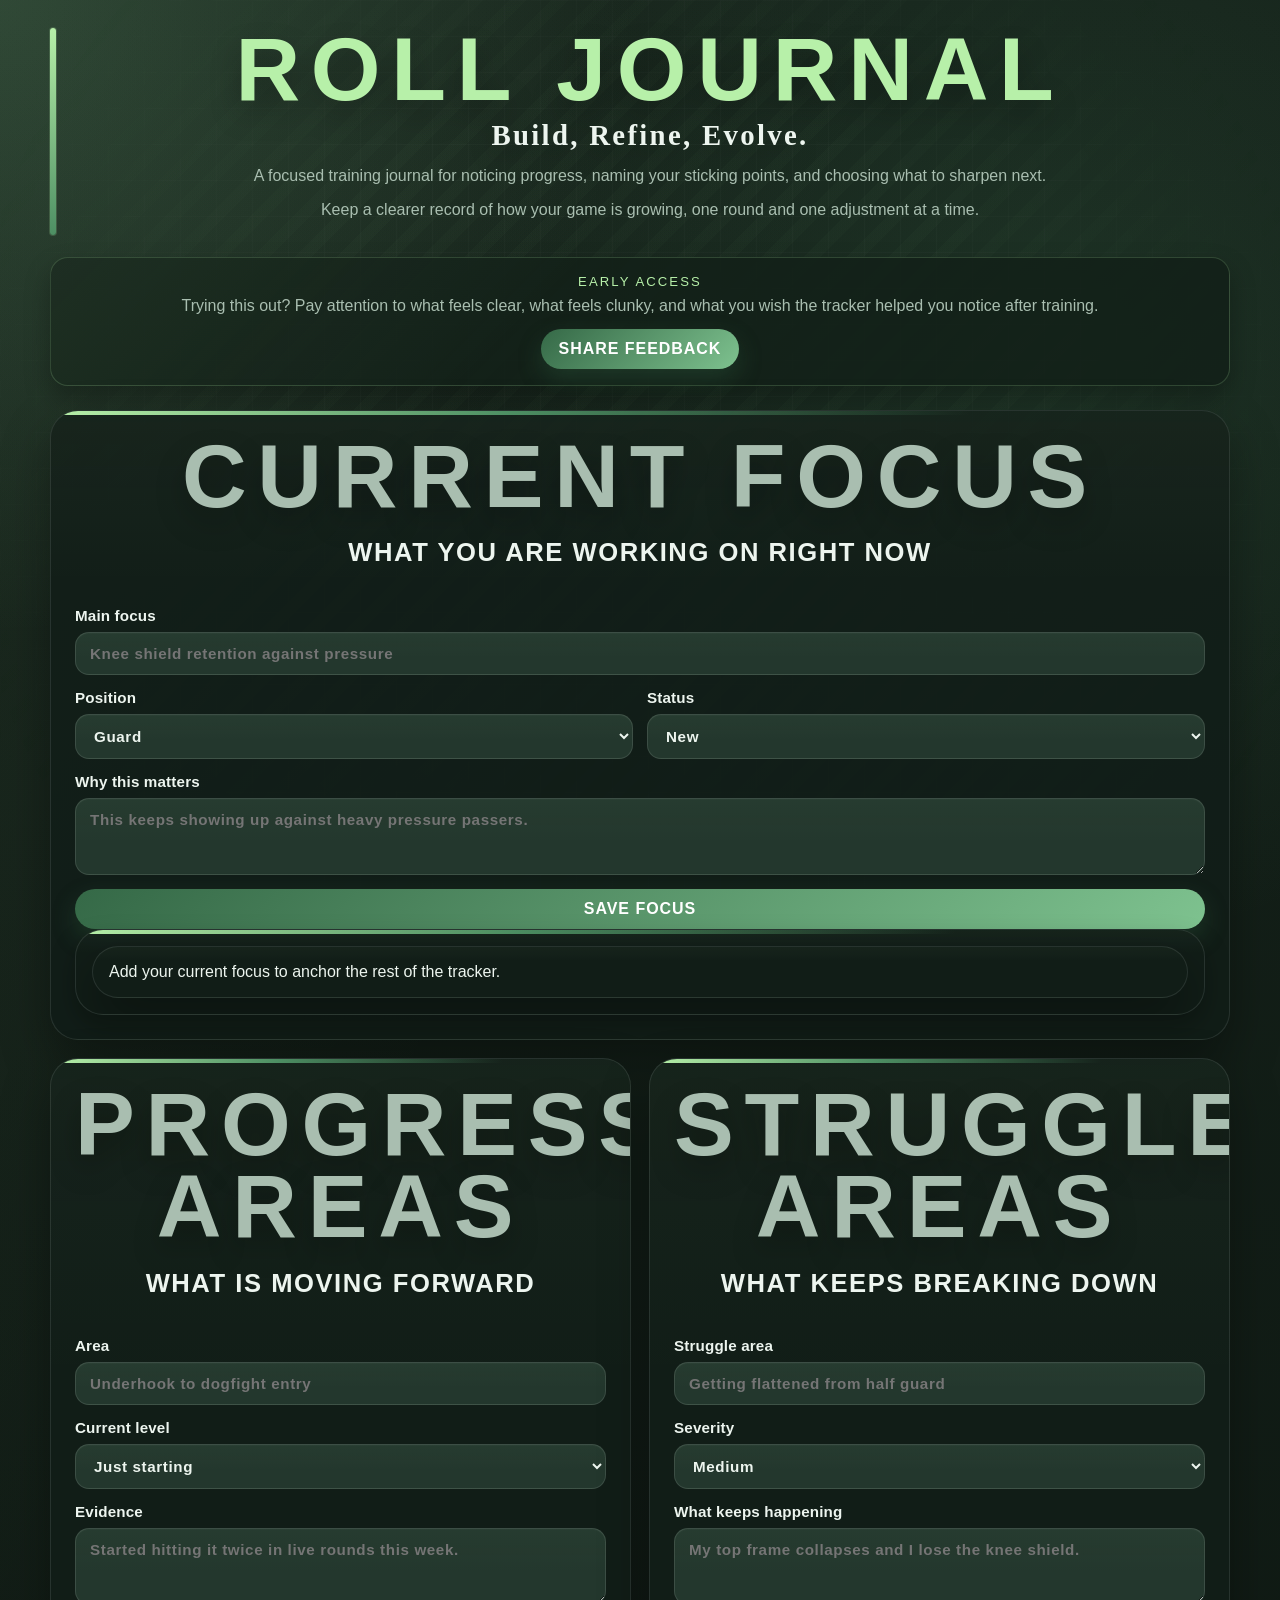
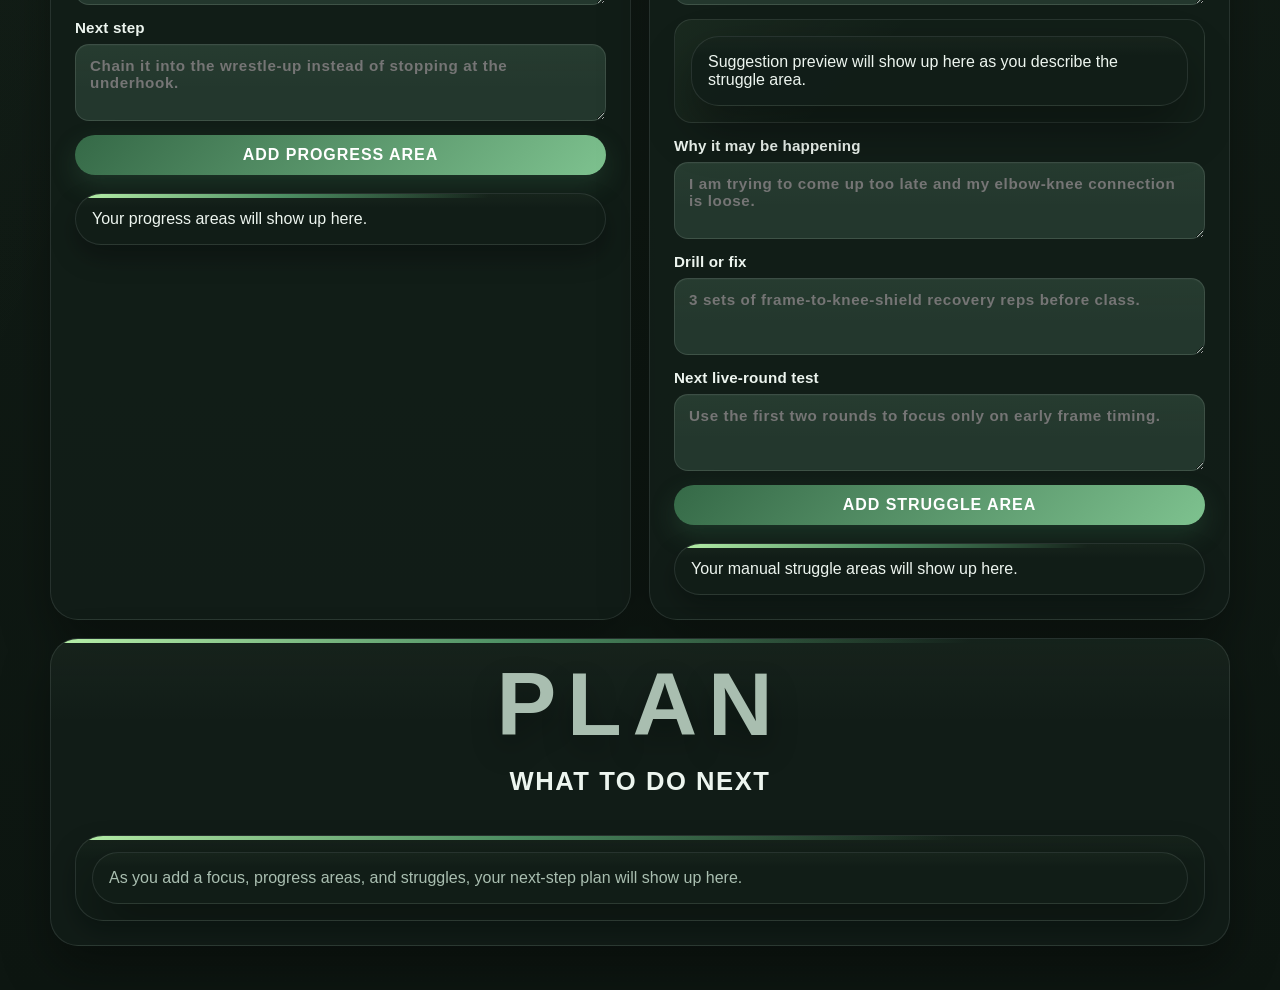
==== commit 34d040d1: "Rename header to Roll Journal" ====
--- a/index.html
+++ b/index.html
@@ -10,7 +10,7 @@
   <div class="page-shell">
     <header class="hero">
       <div class="hero__copy">
-        <p class="eyebrow">BJJ Tracker</p>
+        <p class="eyebrow">Roll Journal</p>
         <h1>Build, Refine, Evolve.</h1>
         <p class="hero__body">
           A focused training journal for noticing progress, naming your sticking points, and
